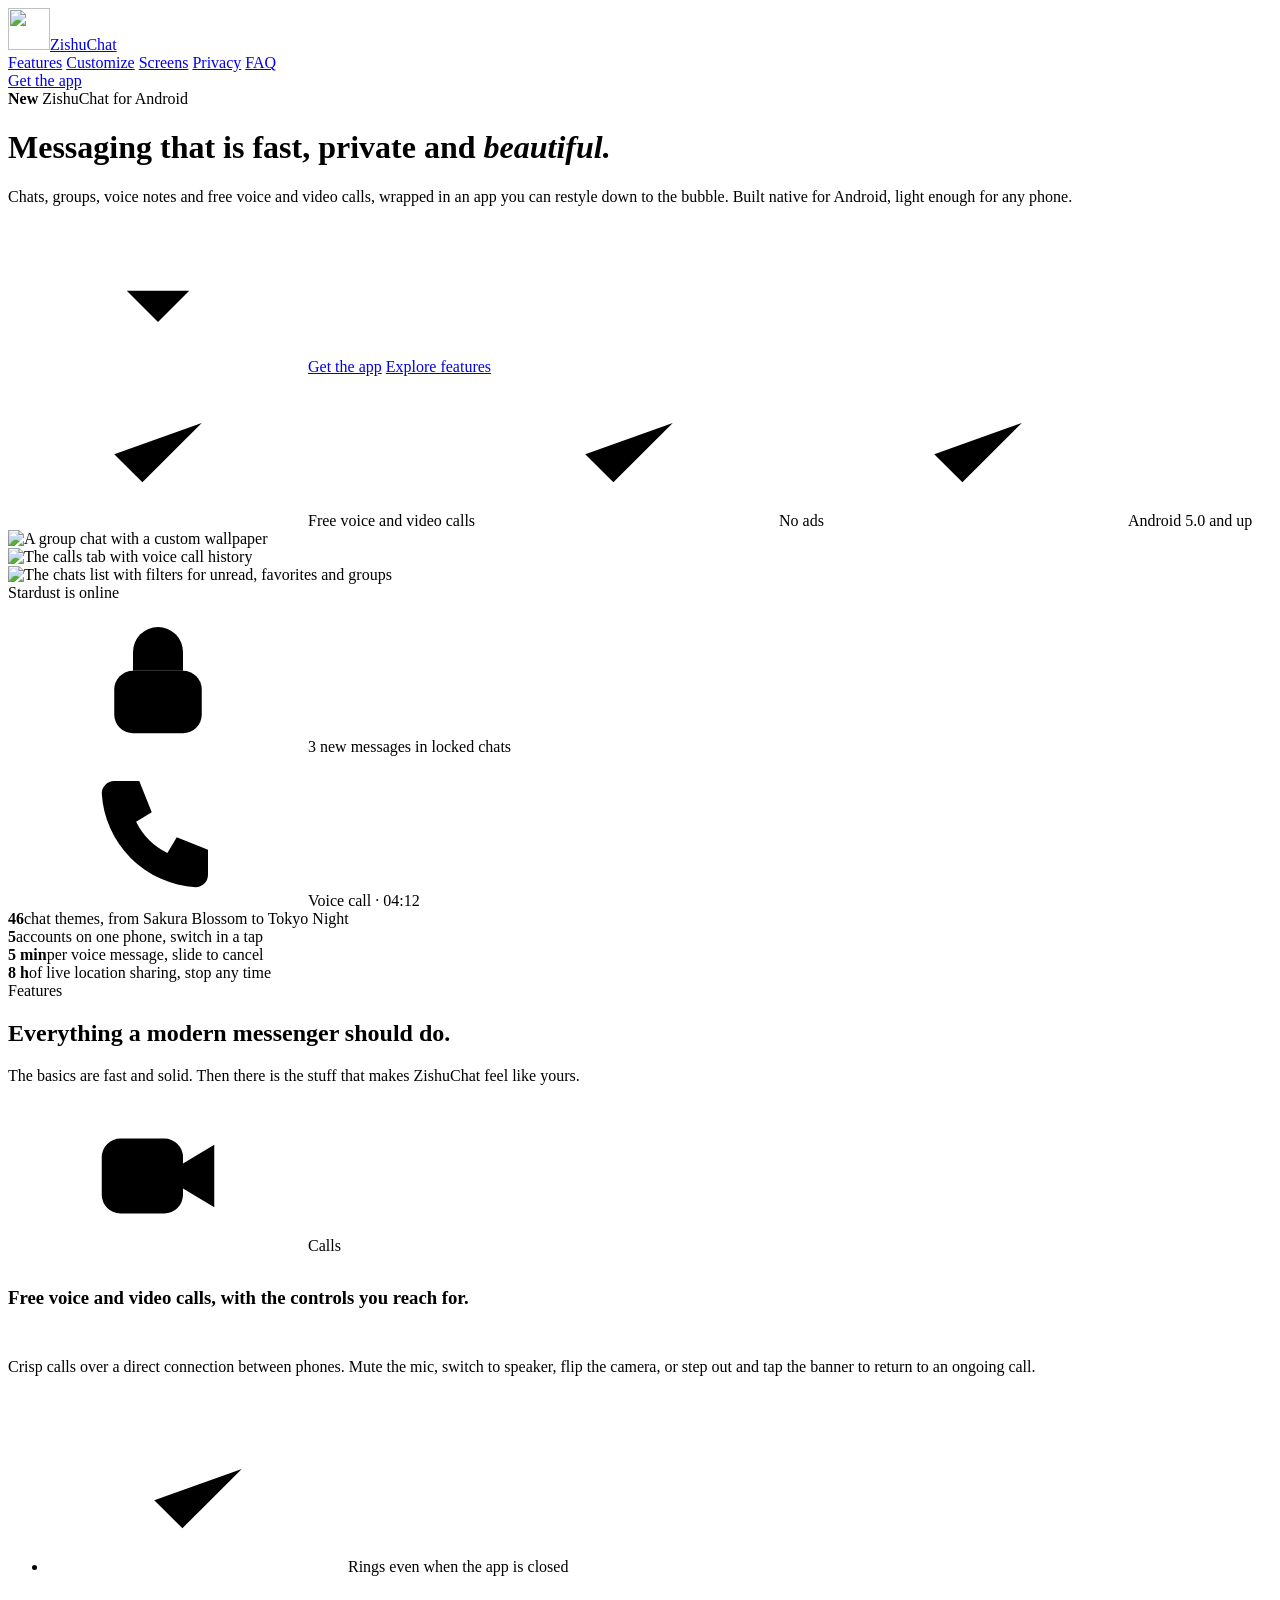
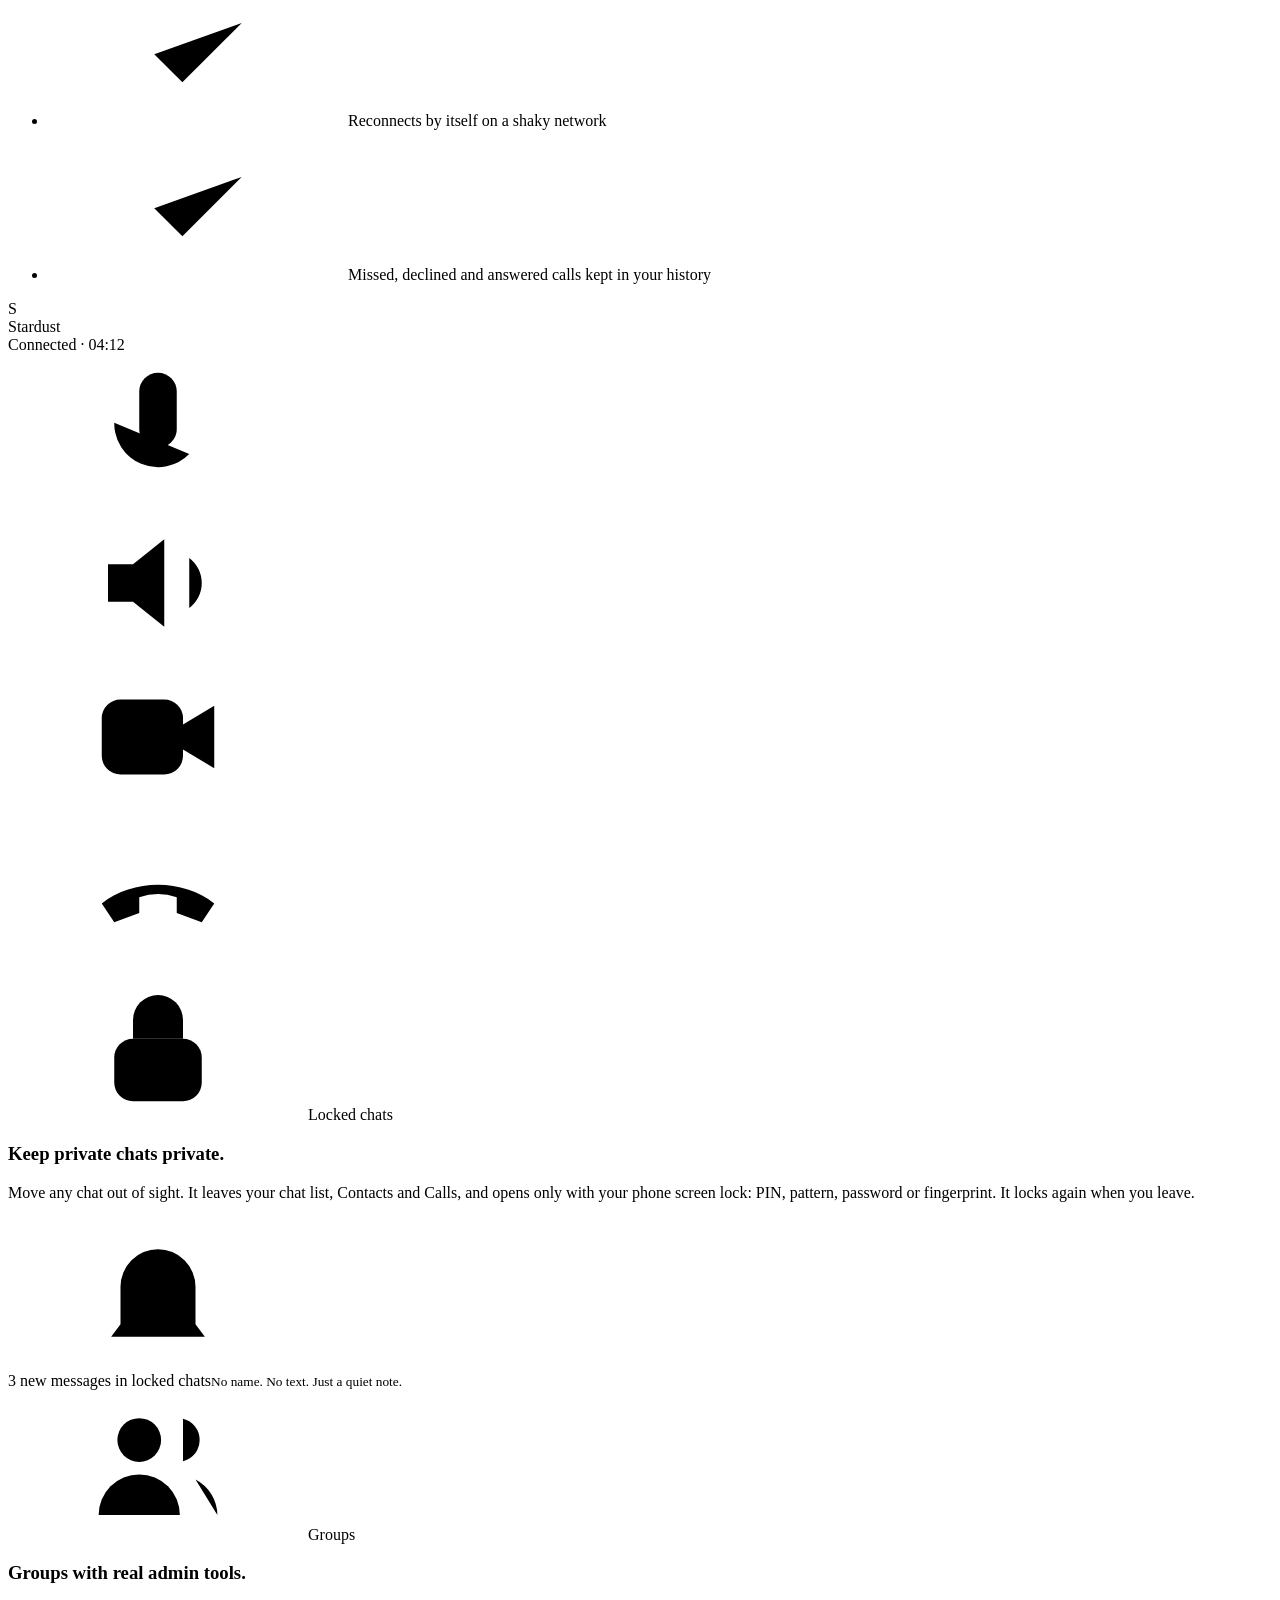
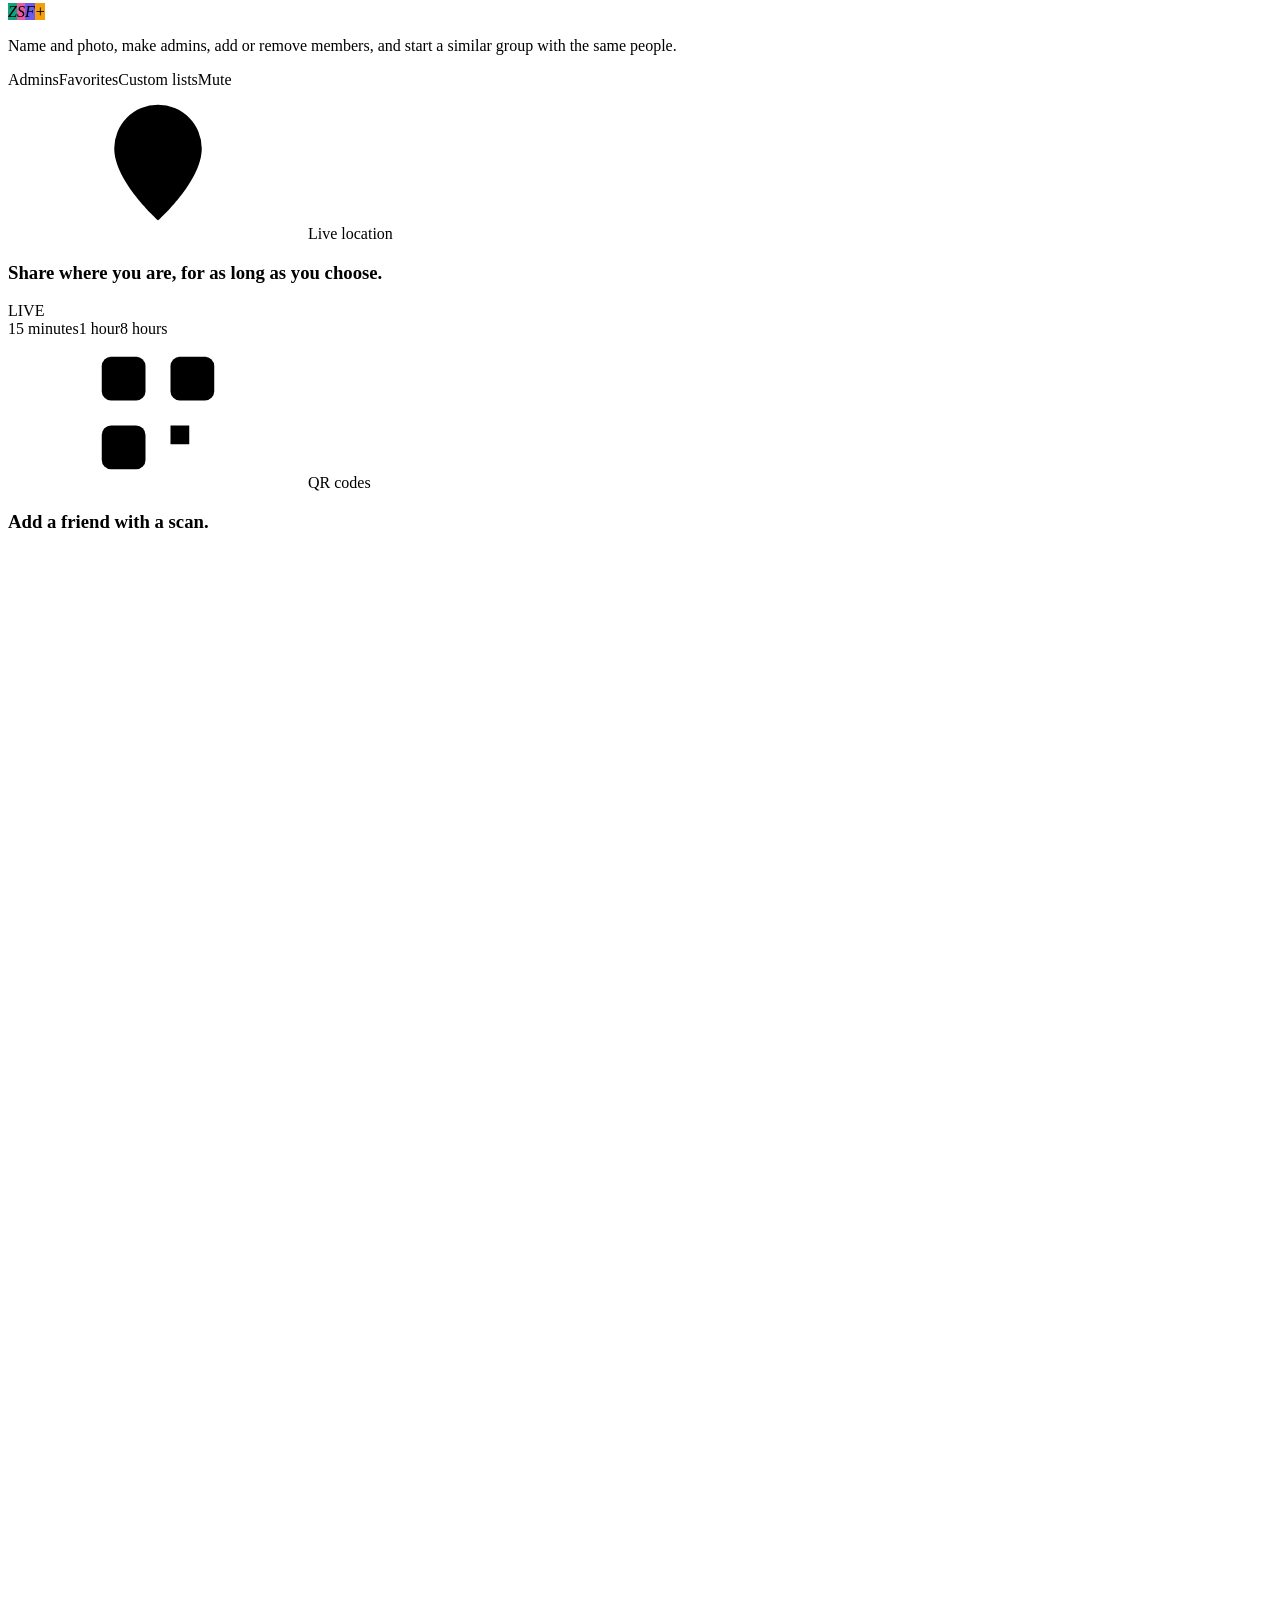
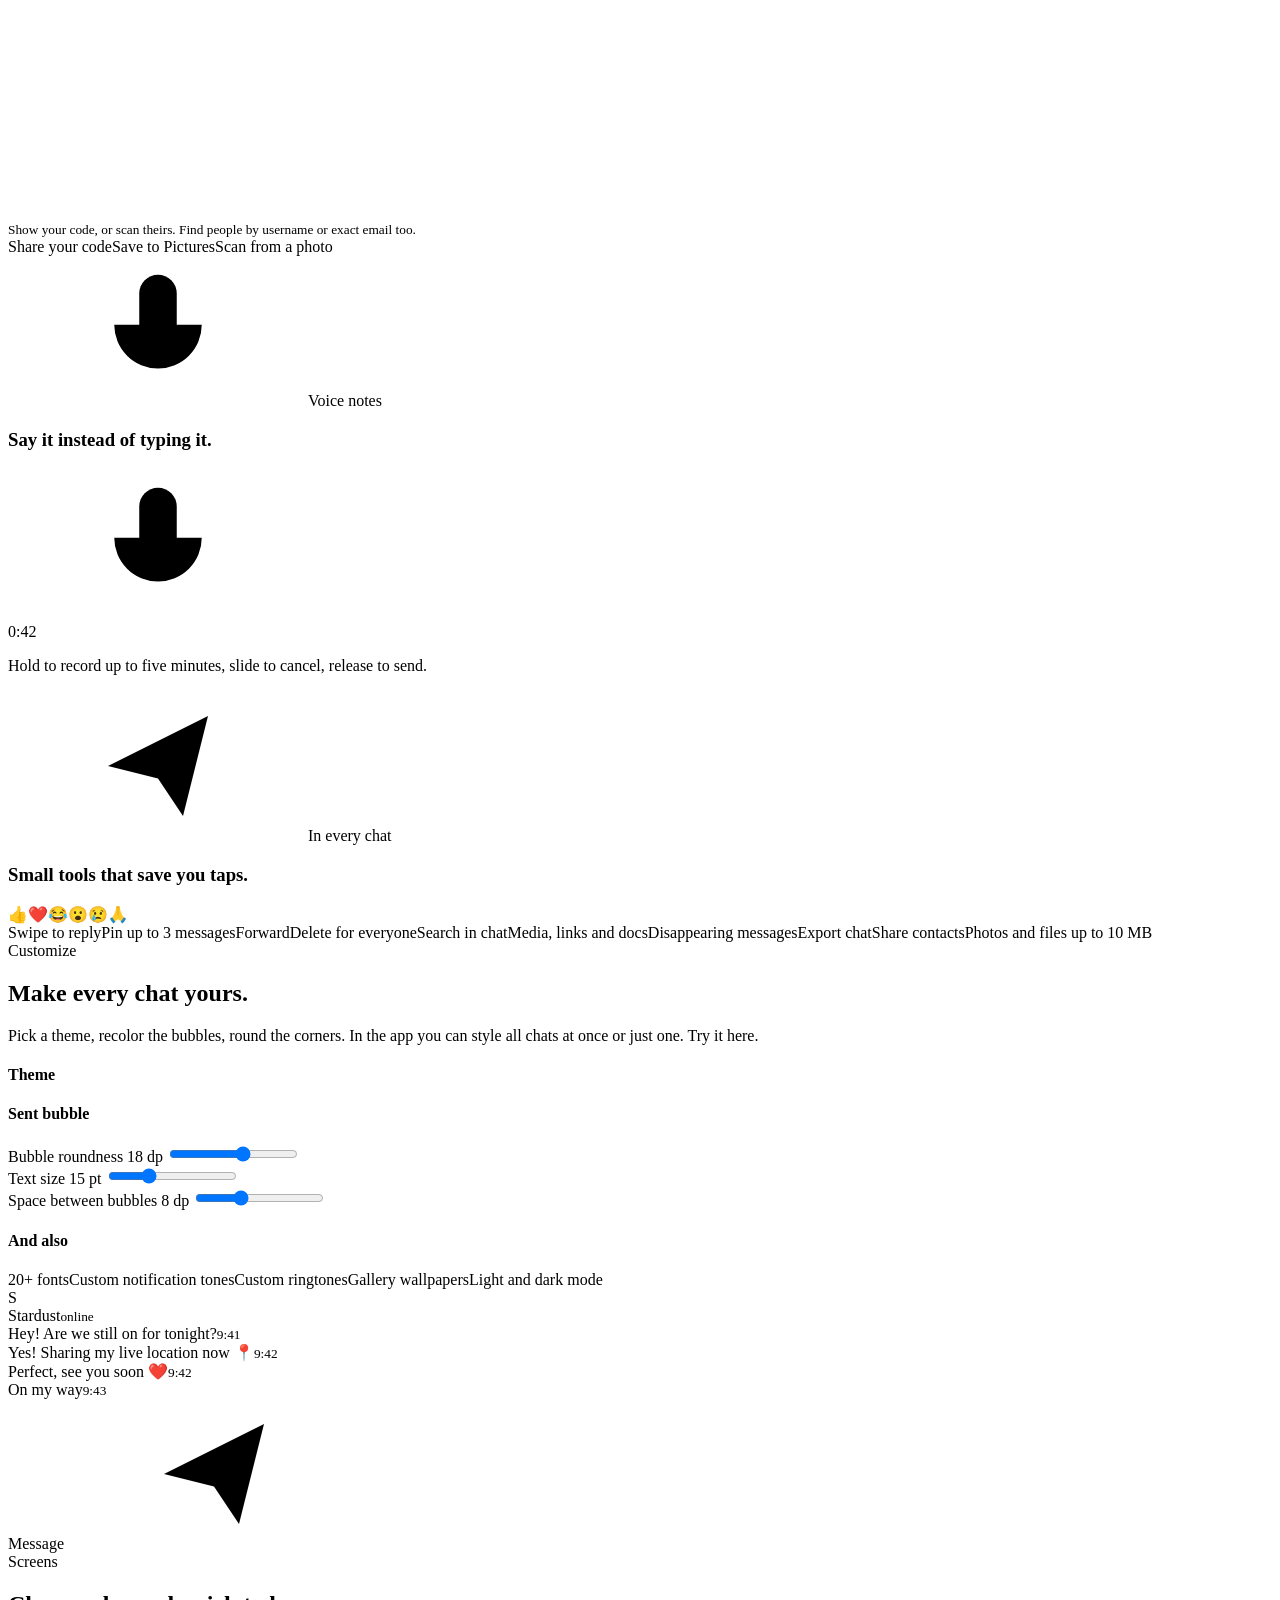
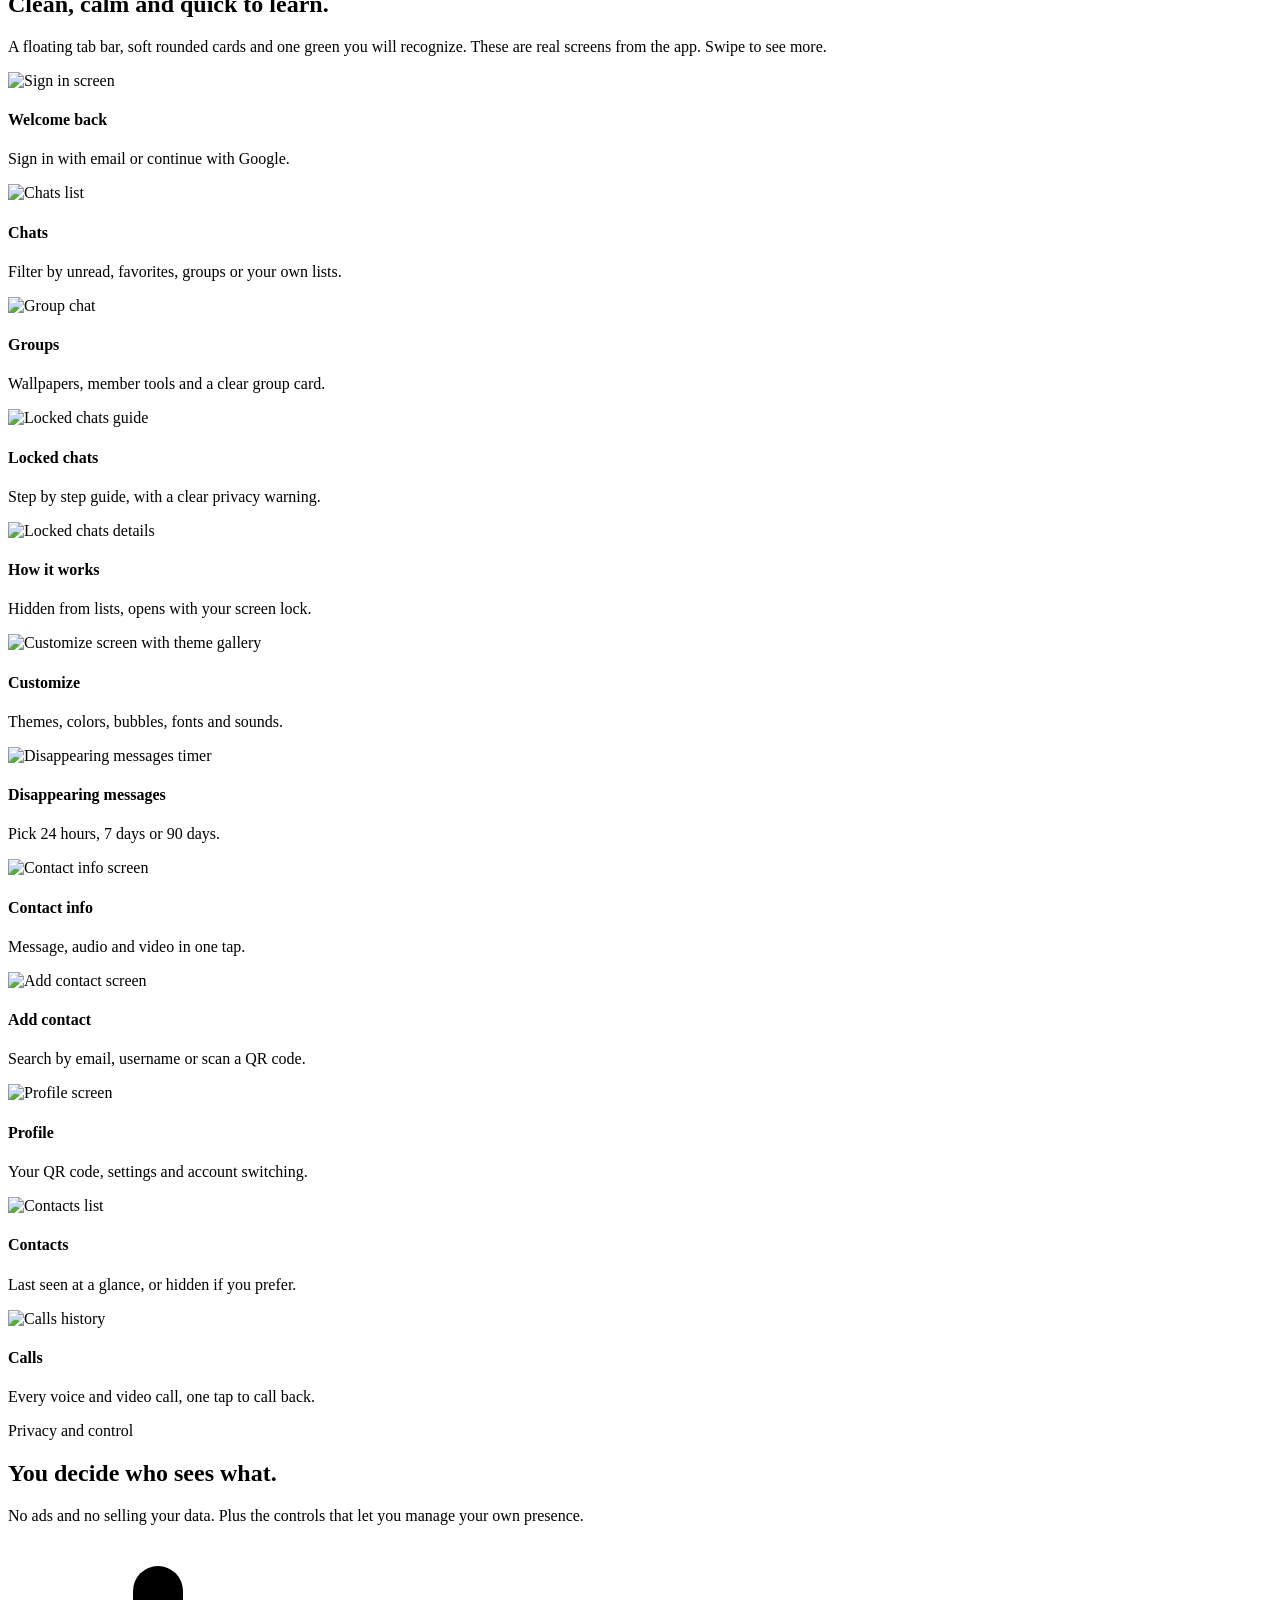
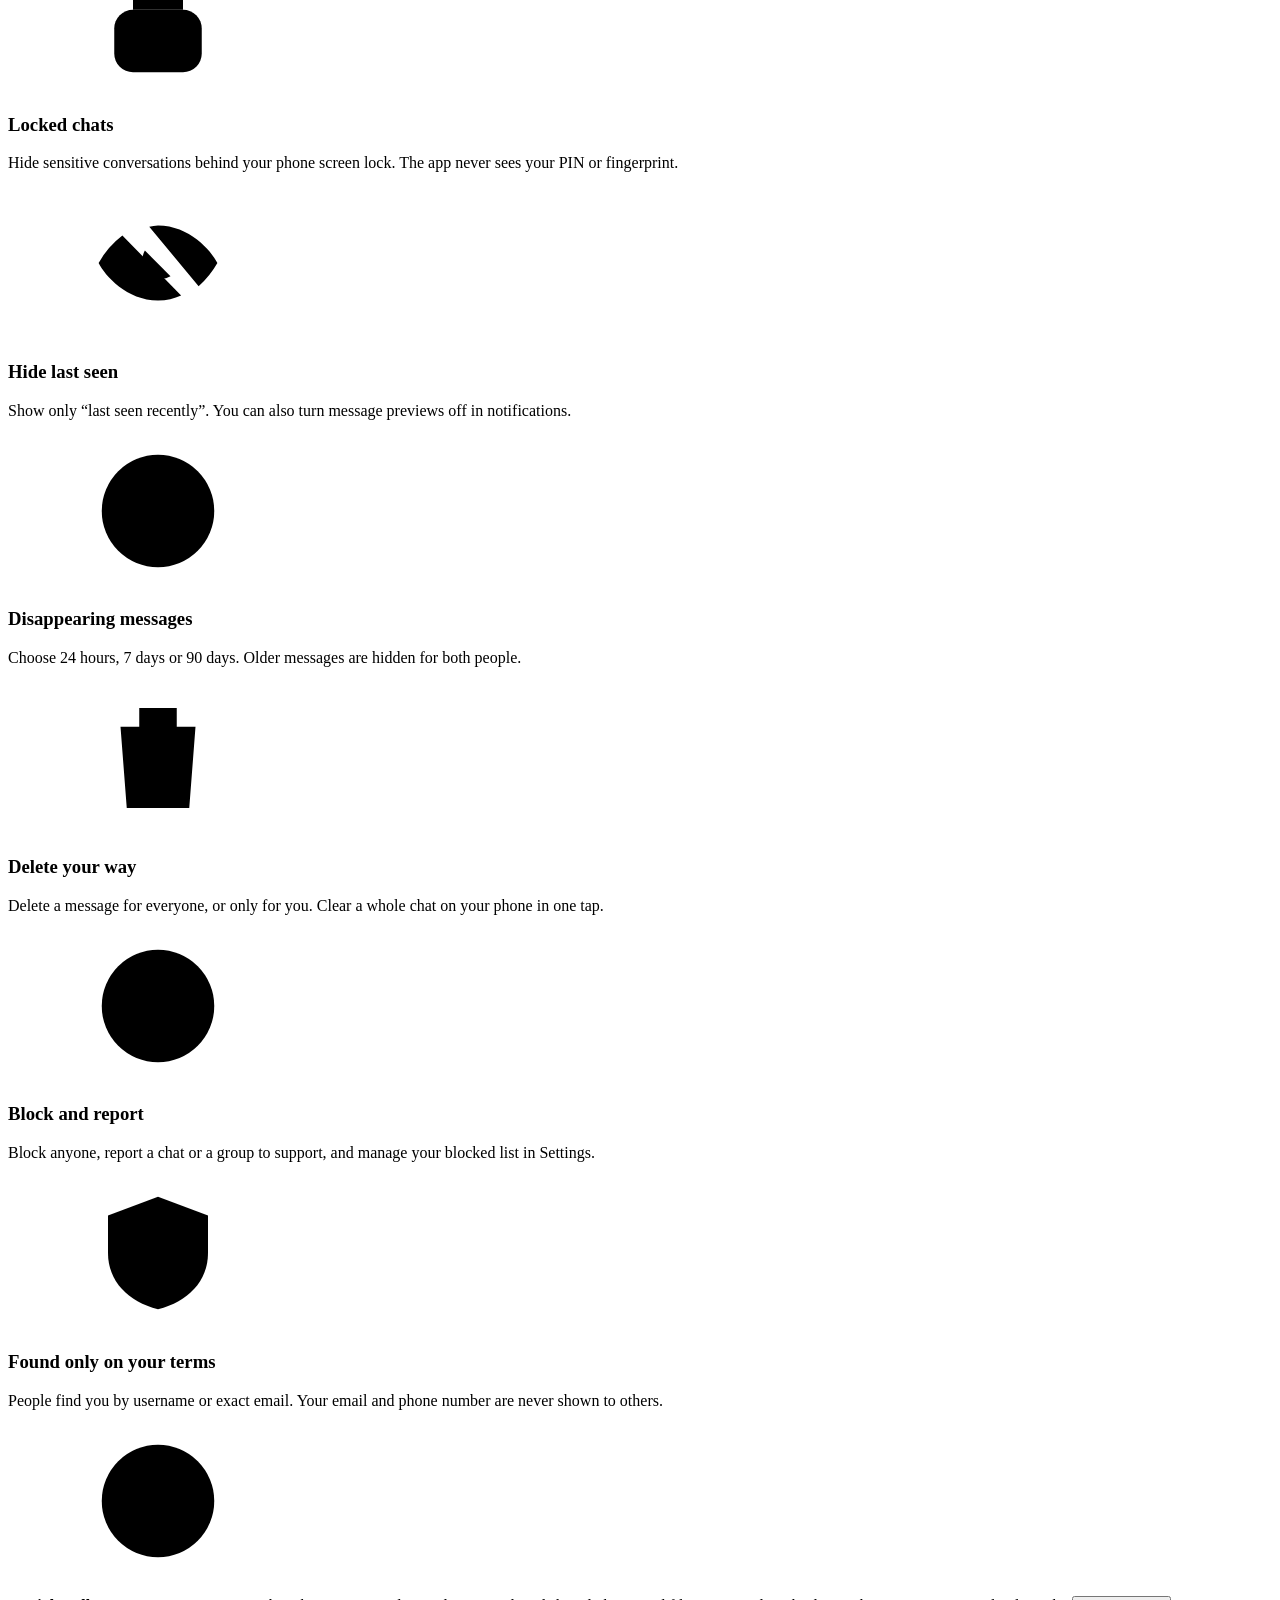
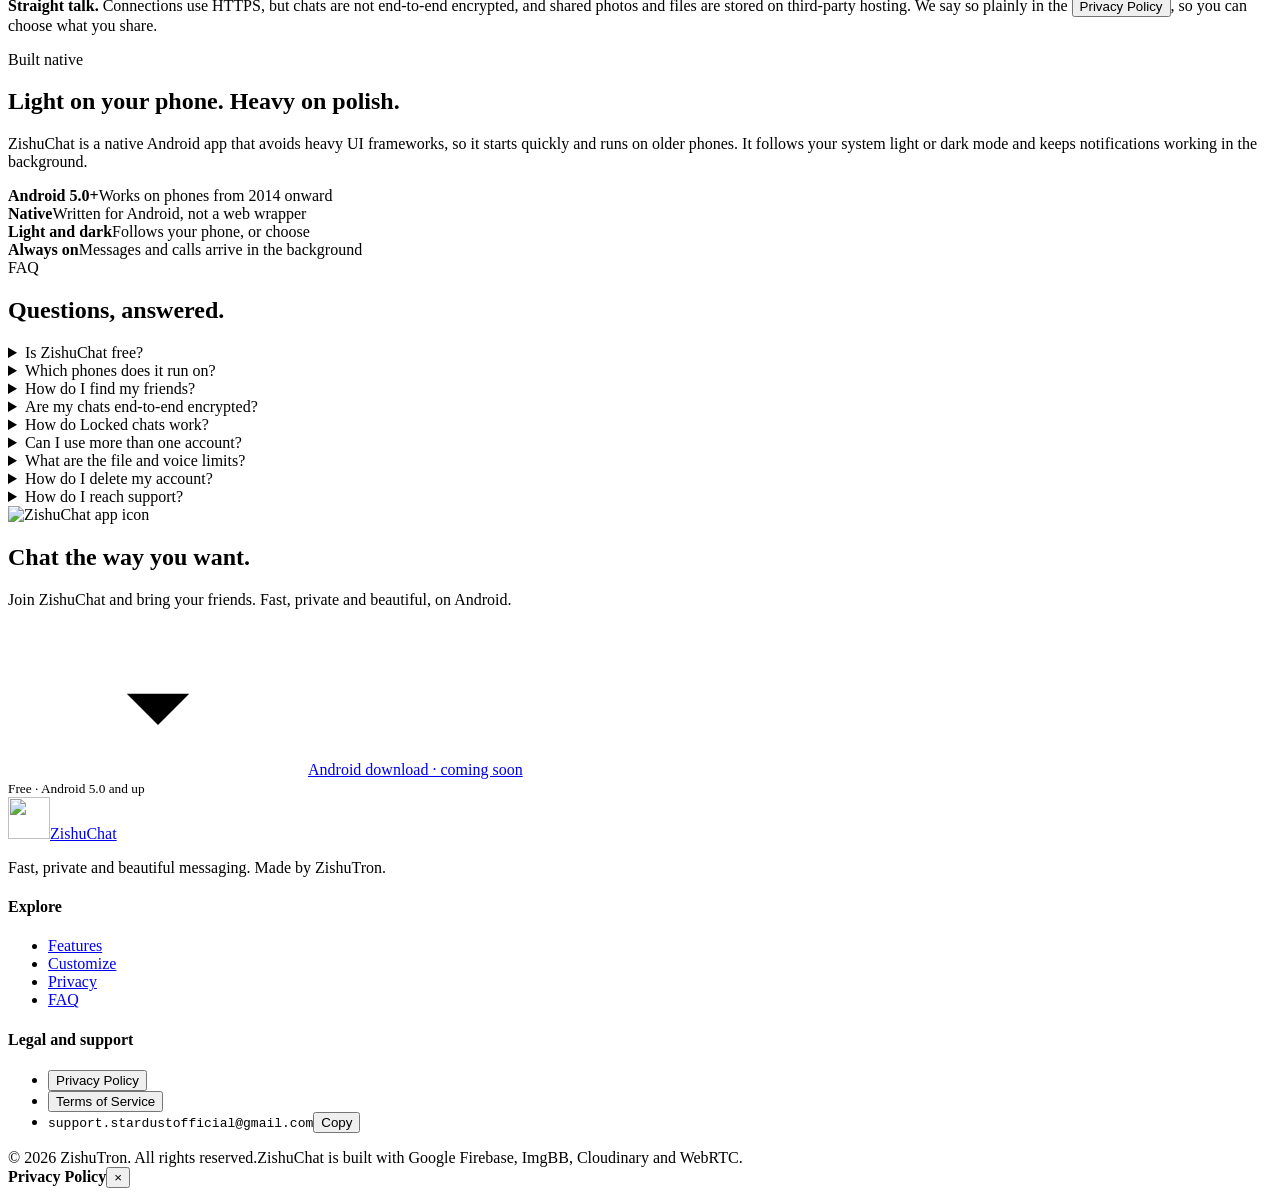
==== index.html @ a22026c6 "Add files via upload" ====
<!doctype html>
<html lang="en">
<head>
<meta charset="utf-8">
<meta name="viewport" content="width=device-width, initial-scale=1, viewport-fit=cover">
<meta name="theme-color" content="#0B7A5F">
<link rel="icon" type="image/png" href="assets/img/favicon.png">
<title>ZishuChat</title>
<meta name="description" content="ZishuChat is fast, private and beautiful messaging for Android. Chats, groups, voice notes, free voice and video calls, locked chats and 46 chat themes.">
<link rel="preconnect" href="https://fonts.googleapis.com">
<link rel="preconnect" href="https://fonts.gstatic.com" crossorigin>
<link rel="stylesheet" href="https://fonts.googleapis.com/css2?family=Bricolage+Grotesque:opsz,wght@12..96,500;12..96,700;12..96,800&family=DM+Sans:ital,opsz,wght@0,9..40,400;0,9..40,500;0,9..40,700;1,9..40,400&display=swap">
<link rel="stylesheet" href="css/style.css">
</head>
<body>
<svg width="0" height="0" style="position:absolute" aria-hidden="true">
  <defs>
    <symbol id="i-phone" viewBox="0 0 24 24"><path d="M5 4h4l2 5-2.5 1.5a11 11 0 0 0 5 5L15 13l5 2v4a2 2 0 0 1-2 2A16 16 0 0 1 3 6a2 2 0 0 1 2-2z"/></symbol>
    <symbol id="i-video" viewBox="0 0 24 24"><rect x="3" y="6" width="13" height="12" rx="3"/><path d="m16 10 5-3v10l-5-3"/></symbol>
    <symbol id="i-lock" viewBox="0 0 24 24"><rect x="5" y="11" width="14" height="10" rx="3"/><path d="M8 11V8a4 4 0 0 1 8 0v3"/></symbol>
    <symbol id="i-check" viewBox="0 0 24 24"><path d="m5 12.5 4.5 4.5L19 7.5"/></symbol>
    <symbol id="i-users" viewBox="0 0 24 24"><circle cx="9" cy="8" r="3.5"/><path d="M2.5 20a6.5 6.5 0 0 1 13 0"/><path d="M16 4.6a3.5 3.5 0 0 1 0 6.8M18 14.3a6.5 6.5 0 0 1 3.5 5.7"/></symbol>
    <symbol id="i-pin" viewBox="0 0 24 24"><path d="M12 21s7-6.2 7-11.5a7 7 0 0 0-14 0C5 14.8 12 21 12 21z"/><circle cx="12" cy="9.5" r="2.5"/></symbol>
    <symbol id="i-mic" viewBox="0 0 24 24"><rect x="9" y="3" width="6" height="12" rx="3"/><path d="M5 11a7 7 0 0 0 14 0M12 18v3"/></symbol>
    <symbol id="i-qr" viewBox="0 0 24 24"><rect x="3" y="3" width="7" height="7" rx="1.5"/><rect x="14" y="3" width="7" height="7" rx="1.5"/><rect x="3" y="14" width="7" height="7" rx="1.5"/><path d="M14 14h3v3h-3zM20 14v3M14 20h3M20 20h1"/></symbol>
    <symbol id="i-palette" viewBox="0 0 24 24"><path d="M12 3a9 9 0 1 0 0 18c1.4 0 2-1 1.6-2.1-.5-1.3.2-2.4 1.6-2.4H17a4 4 0 0 0 4-4c0-5-4-9.5-9-9.5z"/><circle cx="7.5" cy="11" r="1"/><circle cx="10" cy="7" r="1"/><circle cx="15" cy="7.5" r="1"/></symbol>
    <symbol id="i-eye-off" viewBox="0 0 24 24"><path d="M3 3l18 18M10.6 6.2A9.6 9.6 0 0 1 12 6c5 0 8.5 4 9.5 6a14 14 0 0 1-3 3.7M6.3 7.6A14 14 0 0 0 2.5 12C3.5 14 7 18 12 18c1.4 0 2.6-.3 3.7-.8"/><path d="M9.9 10a3 3 0 0 0 4.1 4.1"/></symbol>
    <symbol id="i-clock" viewBox="0 0 24 24"><circle cx="12" cy="12" r="9"/><path d="M12 7v5l3 2"/></symbol>
    <symbol id="i-ban" viewBox="0 0 24 24"><circle cx="12" cy="12" r="9"/><path d="m5.6 5.6 12.8 12.8"/></symbol>
    <symbol id="i-bell" viewBox="0 0 24 24"><path d="M6 17V11a6 6 0 0 1 12 0v6l1.5 2h-15z"/><path d="M10 21h4"/></symbol>
    <symbol id="i-trash" viewBox="0 0 24 24"><path d="M4 7h16M9 7V4h6v3M6 7l1 13h10l1-13"/></symbol>
    <symbol id="i-shield" viewBox="0 0 24 24"><path d="M12 3 4 6v6c0 4.5 3.2 7.8 8 9 4.8-1.2 8-4.5 8-9V6z"/><path d="m8.5 12 2.5 2.5 4.5-5"/></symbol>
    <symbol id="i-chip" viewBox="0 0 24 24"><rect x="6" y="6" width="12" height="12" rx="2"/><path d="M9 2v4M15 2v4M9 18v4M15 18v4M2 9h4M2 15h4M18 9h4M18 15h4"/></symbol>
    <symbol id="i-swap" viewBox="0 0 24 24"><path d="M7 4 3 8l4 4M3 8h14M17 20l4-4-4-4M21 16H7"/></symbol>
    <symbol id="i-down" viewBox="0 0 24 24"><path d="M12 4v11M7 11l5 5 5-5M5 20h14"/></symbol>
    <symbol id="i-send" viewBox="0 0 24 24"><path d="M4 12 20 4l-4 16-4-6z"/></symbol>
    <symbol id="i-bolt" viewBox="0 0 24 24"><path d="M13 3 5 14h6l-1 7 8-11h-6z"/></symbol>
    <symbol id="i-info" viewBox="0 0 24 24"><circle cx="12" cy="12" r="9"/><path d="M12 11v5M12 8h.01"/></symbol>
    <symbol id="i-mute" viewBox="0 0 24 24"><rect x="9" y="3" width="6" height="12" rx="3"/><path d="M5 11a7 7 0 0 0 12 5M3 3l18 18"/></symbol>
    <symbol id="i-speaker" viewBox="0 0 24 24"><path d="M4 9v6h4l5 4V5L8 9zM17 8a5 5 0 0 1 0 8"/></symbol>
    <symbol id="i-end" viewBox="0 0 24 24"><path d="M3 14c5-4 13-4 18 0l-2 3-4-1.5v-2.5a9 9 0 0 0-6 0v2.5L5 17z"/></symbol>
  </defs>
</svg>

<header class="hero">
  <div class="wrap">
    <nav class="nav" aria-label="Main">
      <a class="brand" href="#top" id="top"><img src="assets/img/logo.png" alt="" width="42" height="42"><span>ZishuChat</span></a>
      <div class="nav-links">
        <a href="#features">Features</a>
        <a href="#customize">Customize</a>
        <a href="#screens">Screens</a>
        <a href="#privacy">Privacy</a>
        <a href="#faq">FAQ</a>
      </div>
      <a class="btn btn-white" href="#download">Get the app</a>
    </nav>

    <div class="hero-grid">
      <div>
        <span class="pill"><b>New</b> ZishuChat for Android</span>
        <h1>Messaging that is fast, private and <em>beautiful.</em></h1>
        <p class="lead">Chats, groups, voice notes and free voice and video calls, wrapped in an app you can restyle down to the bubble. Built native for Android, light enough for any phone.</p>
        <div class="cta-row">
          <a class="btn btn-white" href="#download" data-dl><svg class="ico"><use href="#i-down"/></svg><span data-dl-label>Get the app</span></a>
          <a class="btn btn-ghost" href="#features">Explore features</a>
        </div>
        <div class="facts">
          <span><svg class="ico"><use href="#i-check"/></svg>Free voice and video calls</span>
          <span><svg class="ico"><use href="#i-check"/></svg>No ads</span>
          <span><svg class="ico"><use href="#i-check"/></svg>Android 5.0 and up</span>
        </div>
      </div>

      <div class="stage" aria-label="ZishuChat app screens">
        <div class="phone p-left"><img src="assets/img/group.webp" alt="A group chat with a custom wallpaper" width="360" height="680"></div>
        <div class="phone p-right"><img src="assets/img/calls.webp" alt="The calls tab with voice call history" width="360" height="680"></div>
        <div class="phone p-main"><img src="assets/img/chats.webp" alt="The chats list with filters for unread, favorites and groups" width="360" height="680"></div>
        <div class="chip c1"><span class="dot"></span>Stardust is online</div>
        <div class="chip c2"><svg class="ico"><use href="#i-lock"/></svg>3 new messages in locked chats</div>
        <div class="chip c3"><svg class="ico"><use href="#i-phone"/></svg>Voice call · 04:12</div>
      </div>
    </div>
  </div>
</header>

<main>
<div class="wrap">
  <div class="nums" role="list">
    <div class="num" role="listitem"><b>46</b><span>chat themes, from Sakura Blossom to Tokyo Night</span></div>
    <div class="num" role="listitem"><b>5</b><span>accounts on one phone, switch in a tap</span></div>
    <div class="num" role="listitem"><b>5 min</b><span>per voice message, slide to cancel</span></div>
    <div class="num" role="listitem"><b>8 h</b><span>of live location sharing, stop any time</span></div>
  </div>
</div>

<section id="features">
  <div class="wrap">
    <div class="sec-head">
      <span class="eyebrow">Features</span>
      <h2>Everything a modern messenger should do.</h2>
      <p>The basics are fast and solid. Then there is the stuff that makes ZishuChat feel like yours.</p>
    </div>

    <div class="stack">
      <div class="duo-a">
        <article class="card dark">
          <div class="calls-card">
            <div style="display:grid;gap:14px">
              <span class="tag"><svg class="ico"><use href="#i-video"/></svg>Calls</span>
              <h3>Free voice and video calls, with the controls you reach for.</h3>
              <p>Crisp calls over a direct connection between phones. Mute the mic, switch to speaker, flip the camera, or step out and tap the banner to return to an ongoing call.</p>
              <ul class="ticks">
                <li><svg class="ico"><use href="#i-check"/></svg>Rings even when the app is closed</li>
                <li><svg class="ico"><use href="#i-check"/></svg>Reconnects by itself on a shaky network</li>
                <li><svg class="ico"><use href="#i-check"/></svg>Missed, declined and answered calls kept in your history</li>
              </ul>
            </div>
            <div class="callmock" aria-hidden="true">
              <div class="av">S</div>
              <div class="nm">Stardust</div>
              <div class="st">Connected · <span id="callTimer">04:12</span></div>
              <div class="cbtns">
                <div class="cb"><svg class="ico"><use href="#i-mute"/></svg></div>
                <div class="cb"><svg class="ico"><use href="#i-speaker"/></svg></div>
                <div class="cb"><svg class="ico"><use href="#i-video"/></svg></div>
                <div class="cb end"><svg class="ico"><use href="#i-end"/></svg></div>
              </div>
            </div>
          </div>
        </article>

        <article class="card dark">
          <span class="tag"><svg class="ico"><use href="#i-lock"/></svg>Locked chats</span>
          <h3>Keep private chats private.</h3>
          <p>Move any chat out of sight. It leaves your chat list, Contacts and Calls, and opens only with your phone screen lock: PIN, pattern, password or fingerprint. It locks again when you leave.</p>
          <div class="lock-notif"><svg class="ico"><use href="#i-bell"/></svg><div>3 new messages in locked chats<small>No name. No text. Just a quiet note.</small></div></div>
        </article>
      </div>

      <div class="trio">
        <article class="card">
          <span class="tag"><svg class="ico"><use href="#i-users"/></svg>Groups</span>
          <h3>Groups with real admin tools.</h3>
          <div class="avs" aria-hidden="true"><i style="background:#0FA37F">Z</i><i style="background:#EC5A9E">S</i><i style="background:#6C5CE7">F</i><i style="background:#F59E0B">+</i></div>
          <p>Name and photo, make admins, add or remove members, and start a similar group with the same people.</p>
          <div class="pills"><span>Admins</span><span>Favorites</span><span>Custom lists</span><span>Mute</span></div>
        </article>
        <article class="card">
          <span class="tag"><svg class="ico"><use href="#i-pin"/></svg>Live location</span>
          <h3>Share where you are, for as long as you choose.</h3>
          <div class="mapmock" aria-hidden="true"><span class="live">LIVE</span><span class="pin"></span></div>
          <div class="pills"><span>15 minutes</span><span>1 hour</span><span>8 hours</span></div>
        </article>
        <article class="card">
          <span class="tag"><svg class="ico"><use href="#i-qr"/></svg>QR codes</span>
          <h3>Add a friend with a scan.</h3>
          <div class="qrbox">
            <svg id="qr" viewBox="0 0 25 25" aria-hidden="true"></svg>
            <small>Show your code, or scan theirs. Find people by username or exact email too.</small>
          </div>
          <div class="pills"><span>Share your code</span><span>Save to Pictures</span><span>Scan from a photo</span></div>
        </article>
      </div>

      <div class="duo-b">
        <article class="card">
          <span class="tag"><svg class="ico"><use href="#i-mic"/></svg>Voice notes</span>
          <h3>Say it instead of typing it.</h3>
          <div class="wave" aria-hidden="true"><span class="play"><svg class="ico"><use href="#i-mic"/></svg></span><span id="waveBars" style="display:flex;align-items:center;gap:3px;height:100%"></span><time>0:42</time></div>
          <p>Hold to record up to five minutes, slide to cancel, release to send.</p>
        </article>
        <article class="card">
          <span class="tag"><svg class="ico"><use href="#i-send"/></svg>In every chat</span>
          <h3>Small tools that save you taps.</h3>
          <div class="reacts" aria-label="Six reactions">
            <span>👍</span><span>❤️</span><span>😂</span><span>😮</span><span>😢</span><span>🙏</span>
          </div>
          <div class="pills">
            <span>Swipe to reply</span><span>Pin up to 3 messages</span><span>Forward</span><span>Delete for everyone</span><span>Search in chat</span><span>Media, links and docs</span><span>Disappearing messages</span><span>Export chat</span><span>Share contacts</span><span>Photos and files up to 10 MB</span>
          </div>
        </article>
      </div>
    </div>
  </div>
</section>

<section id="customize" style="padding-top:0">
  <div class="wrap">
    <div class="sec-head">
      <span class="eyebrow">Customize</span>
      <h2>Make every chat yours.</h2>
      <p>Pick a theme, recolor the bubbles, round the corners. In the app you can style all chats at once or just one. Try it here.</p>
    </div>
    <div class="cust">
      <div class="panel">
        <div>
          <h4>Theme</h4>
          <div class="themes" id="themes"></div>
        </div>
        <div>
          <h4>Sent bubble</h4>
          <div class="swatches" id="swatches"></div>
        </div>
        <div class="rng">
          <label for="rad">Bubble roundness <output id="radOut">18 dp</output></label>
          <input id="rad" type="range" min="4" max="28" value="18">
        </div>
        <div class="rng">
          <label for="ts">Text size <output id="tsOut">15 pt</output></label>
          <input id="ts" type="range" min="12" max="22" value="15">
        </div>
        <div class="rng">
          <label for="gap">Space between bubbles <output id="gapOut">8 dp</output></label>
          <input id="gap" type="range" min="0" max="24" value="8">
        </div>
        <div>
          <h4>And also</h4>
          <div class="pills"><span>20+ fonts</span><span>Custom notification tones</span><span>Custom ringtones</span><span>Gallery wallpapers</span><span>Light and dark mode</span></div>
        </div>
      </div>
      <div class="prev">
        <div class="phone">
          <div class="screen" id="screen">
            <div class="bar"><div class="av">S</div><div>Stardust<small>online</small></div></div>
            <div class="msgs" id="msgs">
              <div class="b in">Hey! Are we still on for tonight?<small>9:41</small></div>
              <div class="b out">Yes! Sharing my live location now 📍<small>9:42</small></div>
              <div class="b in">Perfect, see you soon ❤️<small>9:42</small></div>
              <div class="b out">On my way<small>9:43</small></div>
            </div>
            <div class="inp"><span>Message</span><i><svg class="ico"><use href="#i-send"/></svg></i></div>
          </div>
        </div>
      </div>
    </div>
  </div>
</section>

<section id="screens" style="padding-top:0">
  <div class="wrap">
    <div class="sec-head">
      <span class="eyebrow">Screens</span>
      <h2>Clean, calm and quick to learn.</h2>
      <p>A floating tab bar, soft rounded cards and one green you will recognize. These are real screens from the app. Swipe to see more.</p>
    </div>
  </div>
  <div class="wrap">
    <div class="gallery">
      <figure class="shot" style="margin:0"><div class="phone"><img src="assets/img/login.webp" alt="Sign in screen" width="420" height="793" loading="lazy"></div><figcaption><h4>Welcome back</h4><p>Sign in with email or continue with Google.</p></figcaption></figure>
      <figure class="shot" style="margin:0"><div class="phone"><img src="assets/img/chats.webp" alt="Chats list" width="420" height="793" loading="lazy"></div><figcaption><h4>Chats</h4><p>Filter by unread, favorites, groups or your own lists.</p></figcaption></figure>
      <figure class="shot" style="margin:0"><div class="phone"><img src="assets/img/group.webp" alt="Group chat" width="420" height="793" loading="lazy"></div><figcaption><h4>Groups</h4><p>Wallpapers, member tools and a clear group card.</p></figcaption></figure>
      <figure class="shot" style="margin:0"><div class="phone"><img src="assets/img/locked.webp" alt="Locked chats guide" width="420" height="793" loading="lazy"></div><figcaption><h4>Locked chats</h4><p>Step by step guide, with a clear privacy warning.</p></figcaption></figure>
      <figure class="shot" style="margin:0"><div class="phone"><img src="assets/img/lockedhow.webp" alt="Locked chats details" width="420" height="793" loading="lazy"></div><figcaption><h4>How it works</h4><p>Hidden from lists, opens with your screen lock.</p></figcaption></figure>
      <figure class="shot" style="margin:0"><div class="phone"><img src="assets/img/customize.webp" alt="Customize screen with theme gallery" width="420" height="793" loading="lazy"></div><figcaption><h4>Customize</h4><p>Themes, colors, bubbles, fonts and sounds.</p></figcaption></figure>
      <figure class="shot" style="margin:0"><div class="phone"><img src="assets/img/disappear.webp" alt="Disappearing messages timer" width="420" height="793" loading="lazy"></div><figcaption><h4>Disappearing messages</h4><p>Pick 24 hours, 7 days or 90 days.</p></figcaption></figure>
      <figure class="shot" style="margin:0"><div class="phone"><img src="assets/img/contactinfo.webp" alt="Contact info screen" width="420" height="793" loading="lazy"></div><figcaption><h4>Contact info</h4><p>Message, audio and video in one tap.</p></figcaption></figure>
      <figure class="shot" style="margin:0"><div class="phone"><img src="assets/img/addcontact.webp" alt="Add contact screen" width="420" height="793" loading="lazy"></div><figcaption><h4>Add contact</h4><p>Search by email, username or scan a QR code.</p></figcaption></figure>
      <figure class="shot" style="margin:0"><div class="phone"><img src="assets/img/profile.webp" alt="Profile screen" width="420" height="793" loading="lazy"></div><figcaption><h4>Profile</h4><p>Your QR code, settings and account switching.</p></figcaption></figure>
      <figure class="shot" style="margin:0"><div class="phone"><img src="assets/img/contacts.webp" alt="Contacts list" width="420" height="793" loading="lazy"></div><figcaption><h4>Contacts</h4><p>Last seen at a glance, or hidden if you prefer.</p></figcaption></figure>
      <figure class="shot" style="margin:0"><div class="phone"><img src="assets/img/calls.webp" alt="Calls history" width="420" height="793" loading="lazy"></div><figcaption><h4>Calls</h4><p>Every voice and video call, one tap to call back.</p></figcaption></figure>
    </div>
  </div>
</section>

<section id="privacy" style="padding-top:0">
  <div class="wrap">
    <div class="sec-head">
      <span class="eyebrow">Privacy and control</span>
      <h2>You decide who sees what.</h2>
      <p>No ads and no selling your data. Plus the controls that let you manage your own presence.</p>
    </div>
    <div class="priv">
      <div class="pi"><div class="ib"><svg class="ico"><use href="#i-lock"/></svg></div><h3>Locked chats</h3><p>Hide sensitive conversations behind your phone screen lock. The app never sees your PIN or fingerprint.</p></div>
      <div class="pi"><div class="ib"><svg class="ico"><use href="#i-eye-off"/></svg></div><h3>Hide last seen</h3><p>Show only “last seen recently”. You can also turn message previews off in notifications.</p></div>
      <div class="pi"><div class="ib"><svg class="ico"><use href="#i-clock"/></svg></div><h3>Disappearing messages</h3><p>Choose 24 hours, 7 days or 90 days. Older messages are hidden for both people.</p></div>
      <div class="pi"><div class="ib"><svg class="ico"><use href="#i-trash"/></svg></div><h3>Delete your way</h3><p>Delete a message for everyone, or only for you. Clear a whole chat on your phone in one tap.</p></div>
      <div class="pi"><div class="ib"><svg class="ico"><use href="#i-ban"/></svg></div><h3>Block and report</h3><p>Block anyone, report a chat or a group to support, and manage your blocked list in Settings.</p></div>
      <div class="pi"><div class="ib"><svg class="ico"><use href="#i-shield"/></svg></div><h3>Found only on your terms</h3><p>People find you by username or exact email. Your email and phone number are never shown to others.</p></div>
    </div>
    <div class="honest">
      <svg class="ico"><use href="#i-info"/></svg>
      <p><b>Straight talk.</b> Connections use HTTPS, but chats are not end-to-end encrypted, and shared photos and files are stored on third-party hosting. We say so plainly in the <button class="linkbtn" type="button" data-legal="privacy">Privacy Policy</button>, so you can choose what you share.</p>
    </div>
  </div>
</section>

<section style="padding-top:0">
  <div class="wrap">
    <div class="band">
      <div class="band-grid">
        <div>
          <span class="eyebrow">Built native</span>
          <h2>Light on your phone. Heavy on polish.</h2>
          <p>ZishuChat is a native Android app that avoids heavy UI frameworks, so it starts quickly and runs on older phones. It follows your system light or dark mode and keeps notifications working in the background.</p>
        </div>
        <div class="spec">
          <div><b>Android 5.0+</b><span>Works on phones from 2014 onward</span></div>
          <div><b>Native</b><span>Written for Android, not a web wrapper</span></div>
          <div><b>Light and dark</b><span>Follows your phone, or choose</span></div>
          <div><b>Always on</b><span>Messages and calls arrive in the background</span></div>
        </div>
      </div>
    </div>
  </div>
</section>

<section id="faq" style="padding-top:0">
  <div class="wrap">
    <div class="sec-head">
      <span class="eyebrow">FAQ</span>
      <h2>Questions, answered.</h2>
    </div>
    <div class="faq">
      <details><summary>Is ZishuChat free?</summary><p>Yes. Messaging and voice and video calls are free to use, and the app shows no ads.</p></details>
      <details><summary>Which phones does it run on?</summary><p>Any Android phone running Android 5.0 or newer. Other platforms have not been announced yet.</p></details>
      <details><summary>How do I find my friends?</summary><p>Search by username or an exact email address, scan their QR code, or share yours from the Profile tab. The app does not read your phone's address book.</p></details>
      <details><summary>Are my chats end-to-end encrypted?</summary><p>No. Data travels over encrypted HTTPS connections and access is limited by security rules, but messages are stored on the service's servers. Shared photos and files are uploaded to third-party hosting. Please do not share anything you would not want others to see. The Privacy Policy has the full details.</p></details>
      <details><summary>How do Locked chats work?</summary><p>Press and hold a chat, tap the three dots and choose Lock chat. It disappears from your lists and opens only after you confirm your phone screen lock. Locked chats also sync to your other phones signed in to the same account.</p></details>
      <details><summary>Can I use more than one account?</summary><p>Yes, up to five on the same phone. Notifications and calls arrive for the account that is currently active.</p></details>
      <details><summary>What are the file and voice limits?</summary><p>Files and photos can be up to 10 MB each. A single voice message can run up to five minutes.</p></details>
      <details><summary>How do I delete my account?</summary><p>Open Profile, then Settings, then Delete account. Your profile, username and sign-in are removed. Messages already delivered to other people may remain in their chats.</p></details>
      <details><summary>How do I reach support?</summary><p>Email us at support.stardustofficial@gmail.com. We read every message.</p></details>
    </div>
  </div>
</section>

<section id="download" style="padding-top:0">
  <div class="wrap">
    <div class="dl">
      <img src="assets/img/logo.png" alt="ZishuChat app icon" width="84" height="84">
      <h2>Chat the way you want.</h2>
      <p>Join ZishuChat and bring your friends. Fast, private and beautiful, on Android.</p>
      <div class="cta-row">
        <a class="btn btn-white" href="#download" data-dl aria-disabled="true" role="button"><svg class="ico"><use href="#i-down"/></svg><span data-dl-label>Android download · coming soon</span></a>
      </div>
      <small>Free · Android 5.0 and up</small>
    </div>
  </div>
</section>
</main>

<footer>
  <div class="wrap">
    <div class="foot">
      <div>
        <a class="brand" href="#top"><img src="assets/img/logo.png" alt="" width="42" height="42"><span>ZishuChat</span></a>
        <p>Fast, private and beautiful messaging. Made by ZishuTron.</p>
      </div>
      <div>
        <h4>Explore</h4>
        <ul>
          <li><a href="#features">Features</a></li>
          <li><a href="#customize">Customize</a></li>
          <li><a href="#privacy">Privacy</a></li>
          <li><a href="#faq">FAQ</a></li>
        </ul>
      </div>
      <div>
        <h4>Legal and support</h4>
        <ul>
          <li><button class="fl" type="button" data-legal="privacy">Privacy Policy</button></li>
          <li><button class="fl" type="button" data-legal="terms">Terms of Service</button></li>
          <li class="mail"><code id="mailText">support.stardustofficial@gmail.com</code><button type="button" id="copyMail">Copy</button></li>
        </ul>
      </div>
    </div>
    <div class="legalline"><span>© 2026 ZishuTron. All rights reserved.</span><span>ZishuChat is built with Google Firebase, ImgBB, Cloudinary and WebRTC.</span></div>
  </div>
</footer>

<div class="ov" id="ov" role="dialog" aria-modal="true" aria-labelledby="ovTitle">
  <div class="sheet">
    <header><b id="ovTitle">Privacy Policy</b><button type="button" id="ovClose" aria-label="Close">×</button></header>
    <div class="body" id="ovBody"></div>
  </div>
</div>

<script src="js/legal.js"></script>
<script src="js/main.js"></script>
</body>
</html>
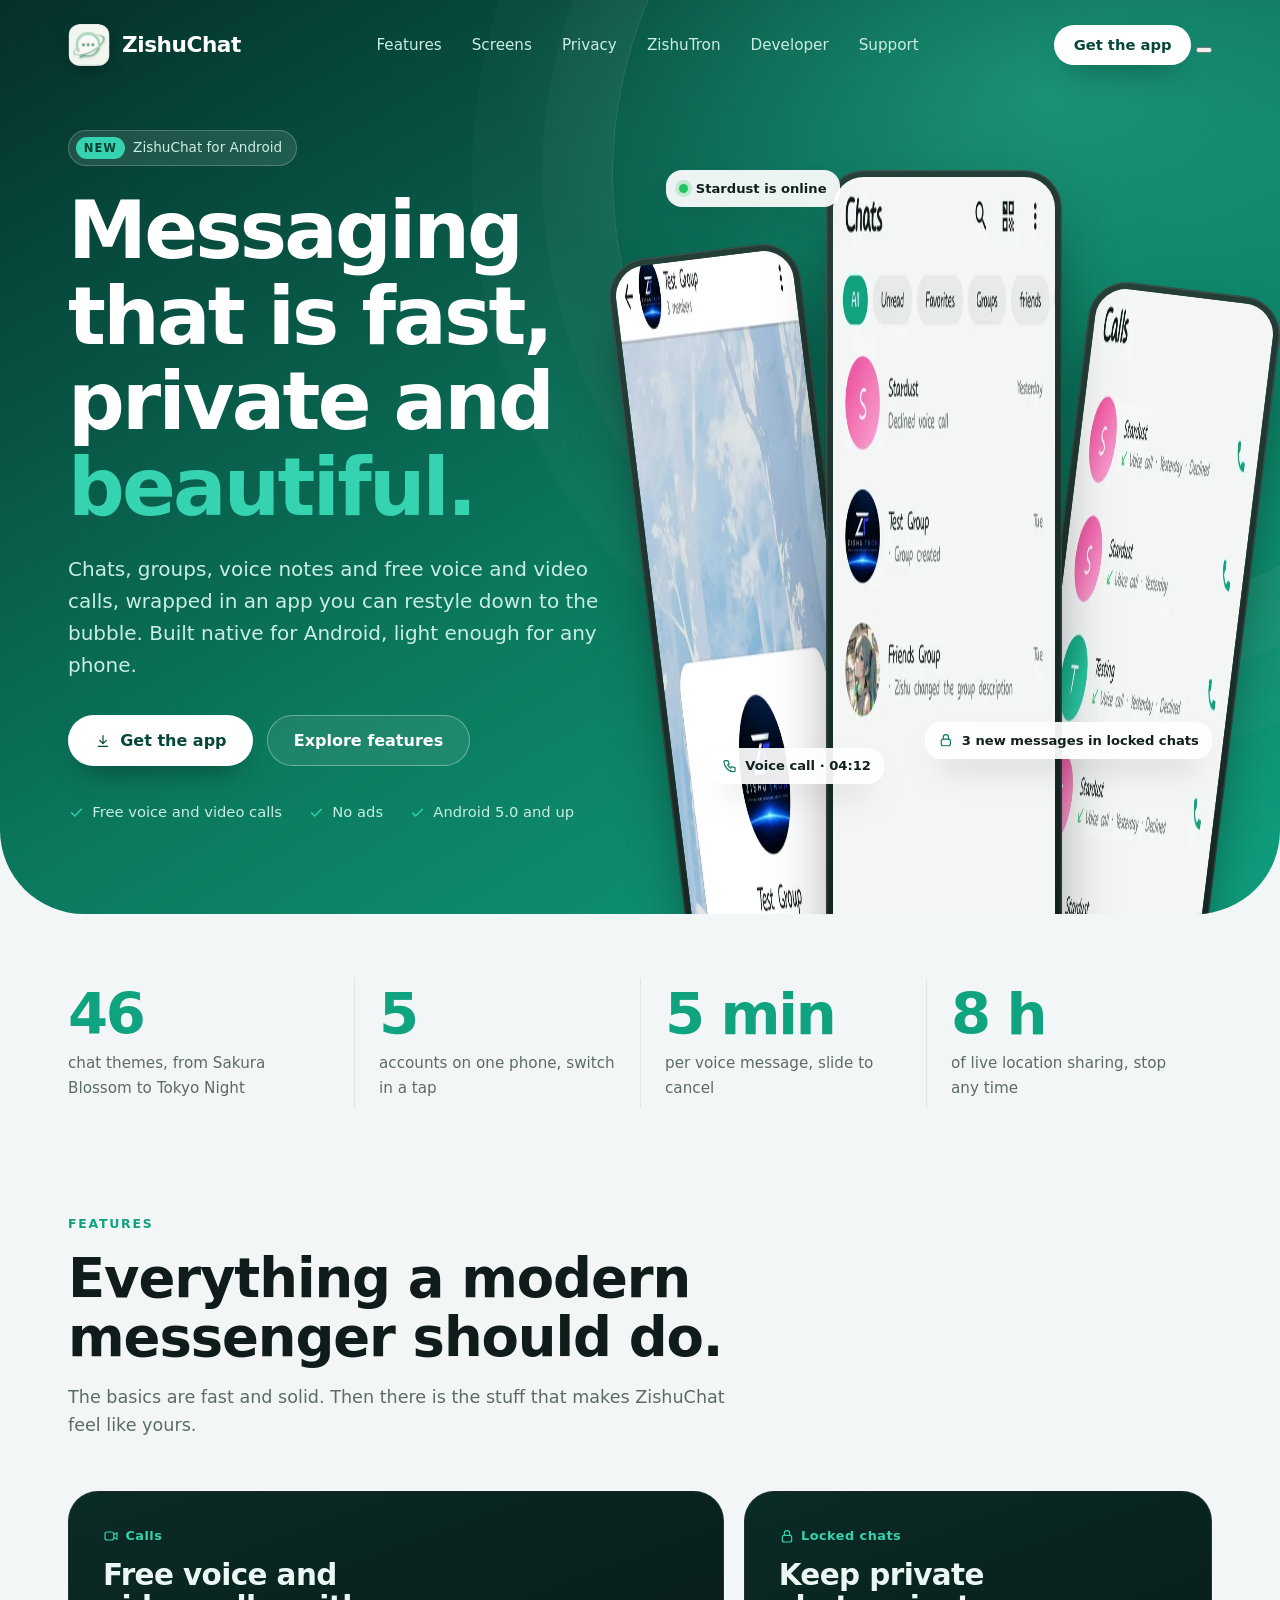
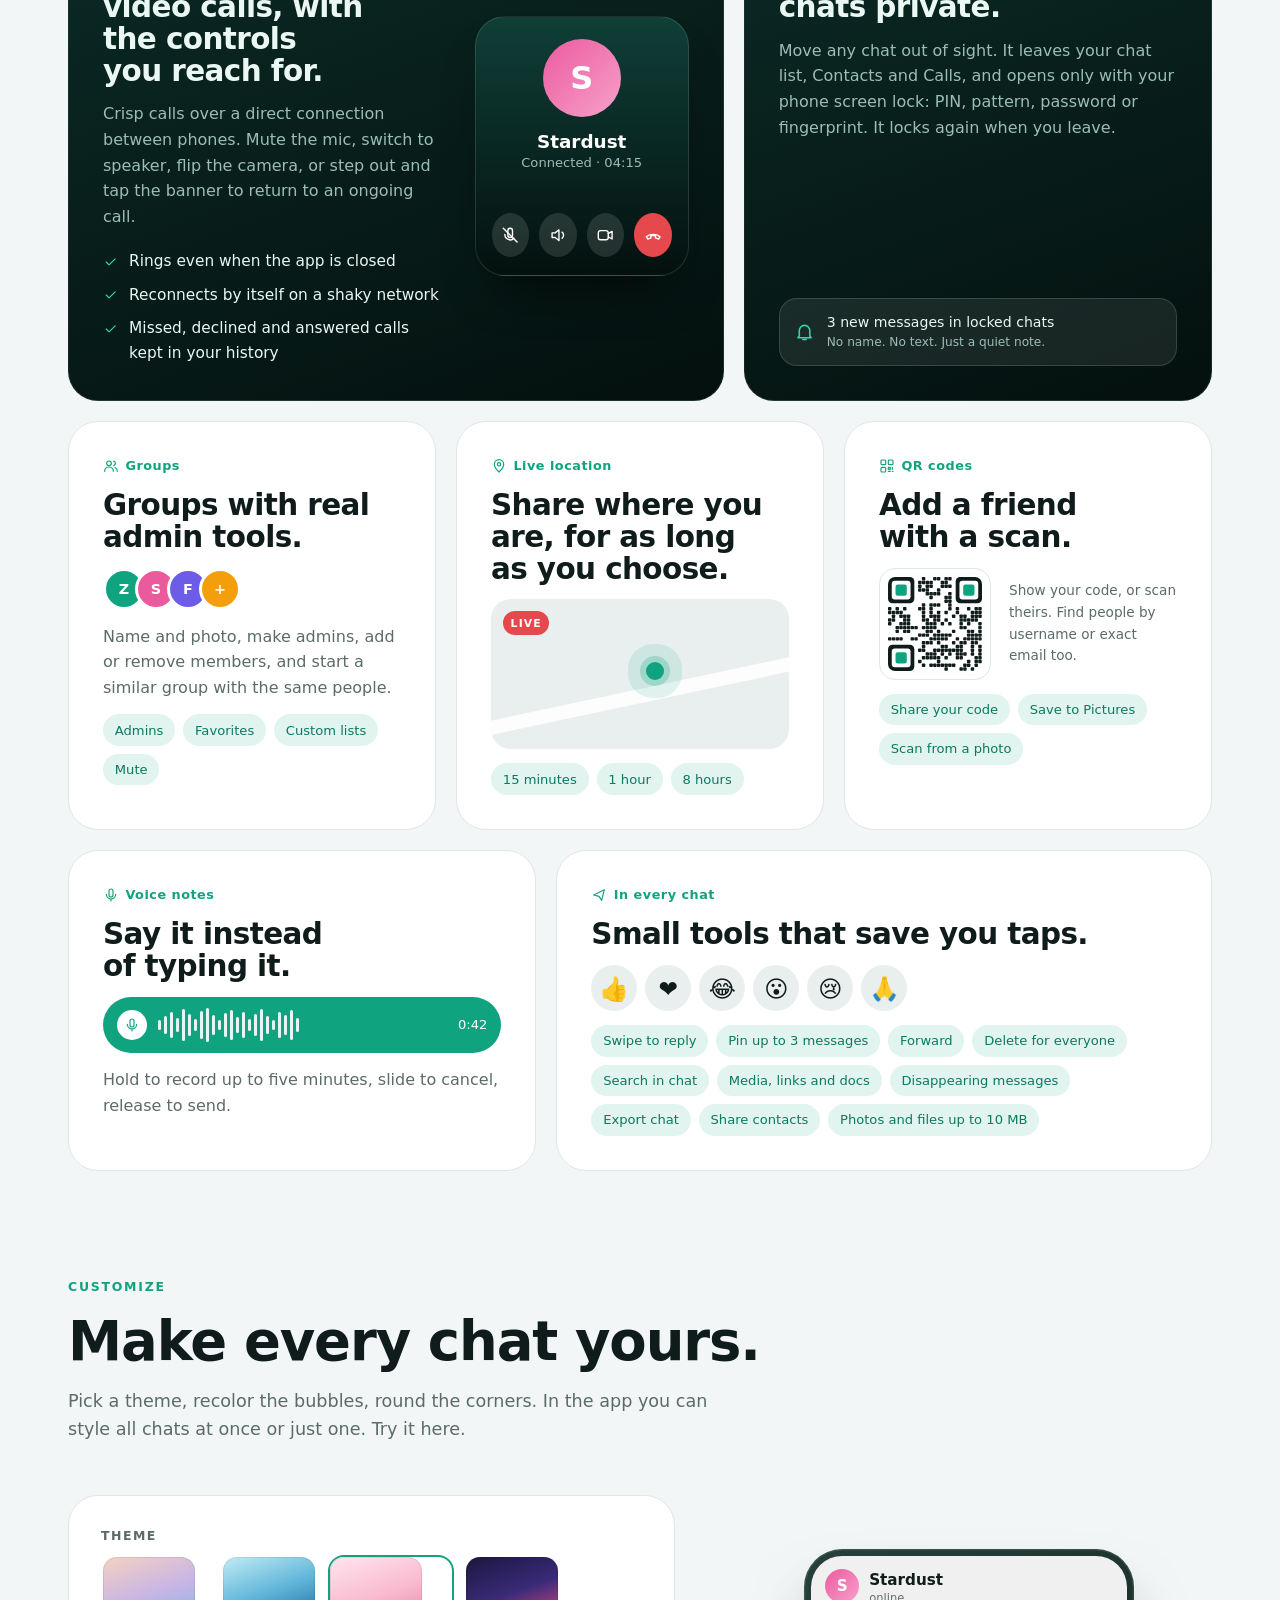
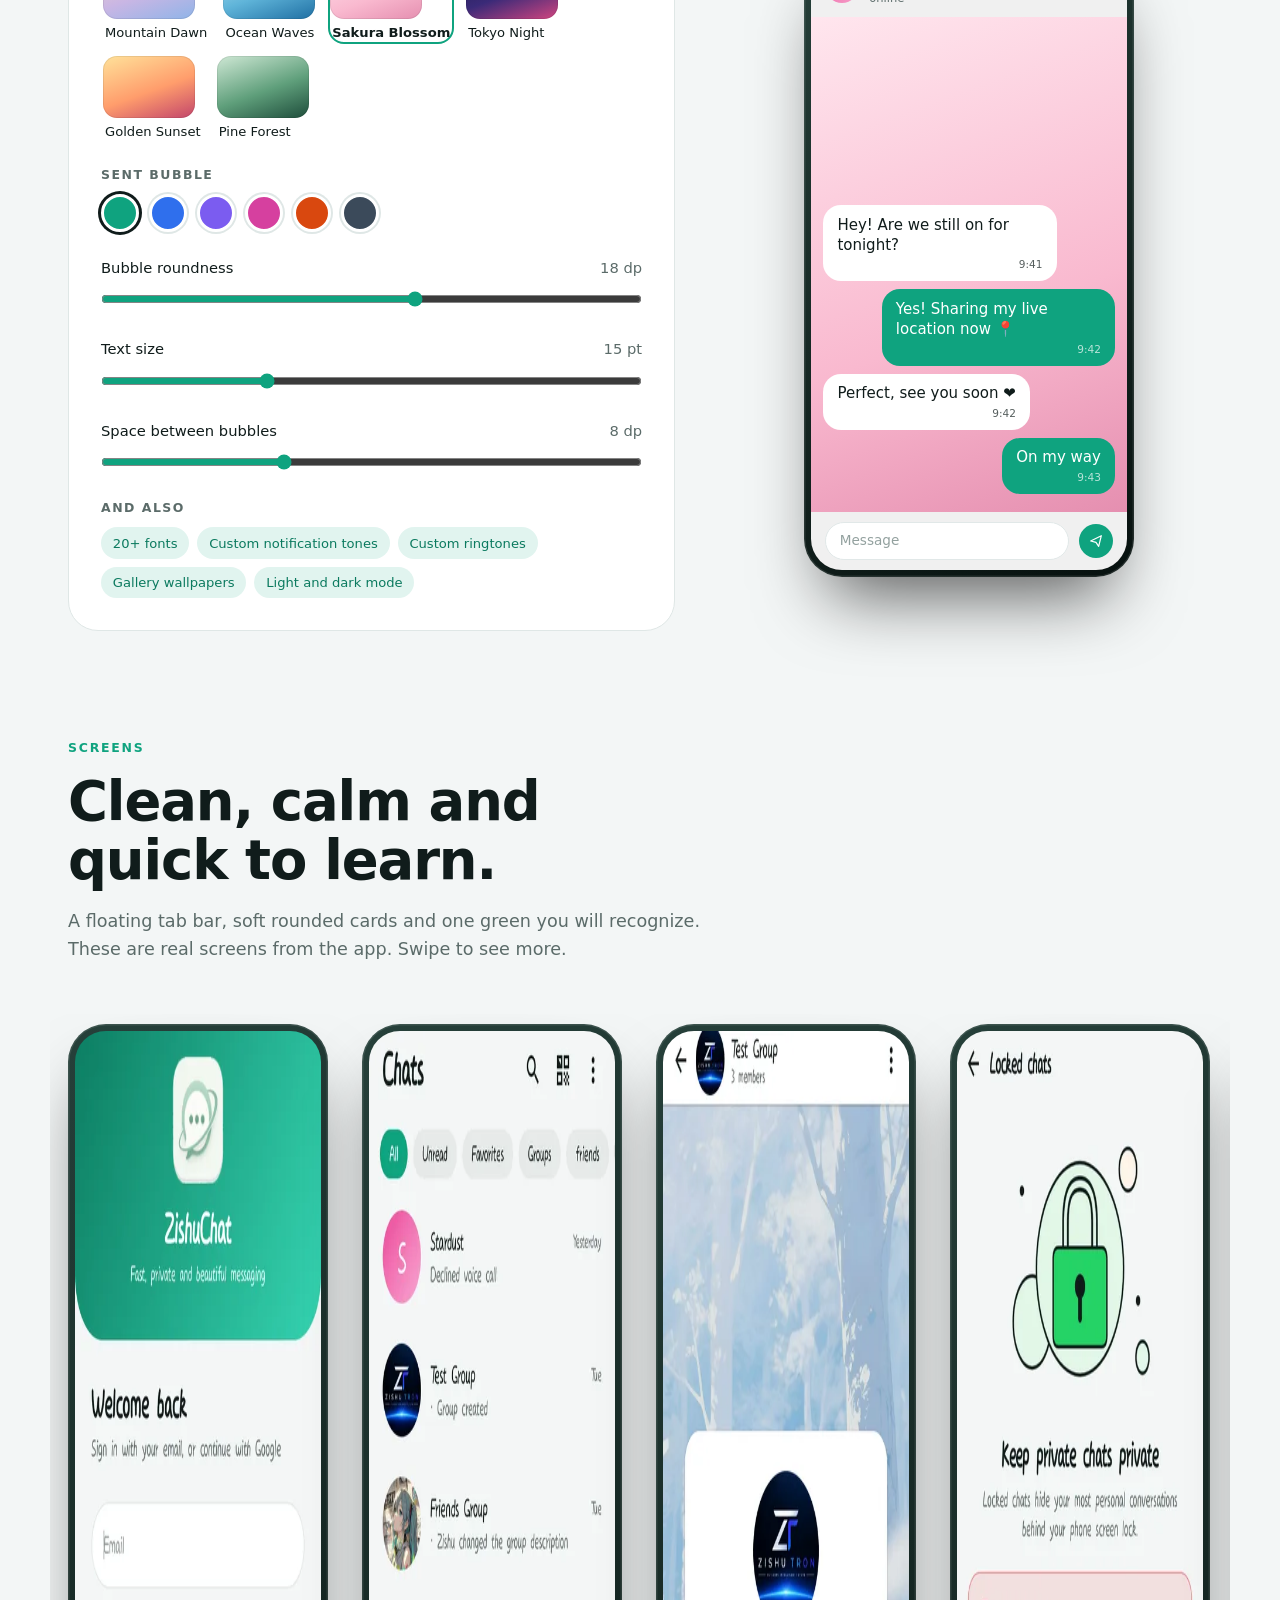
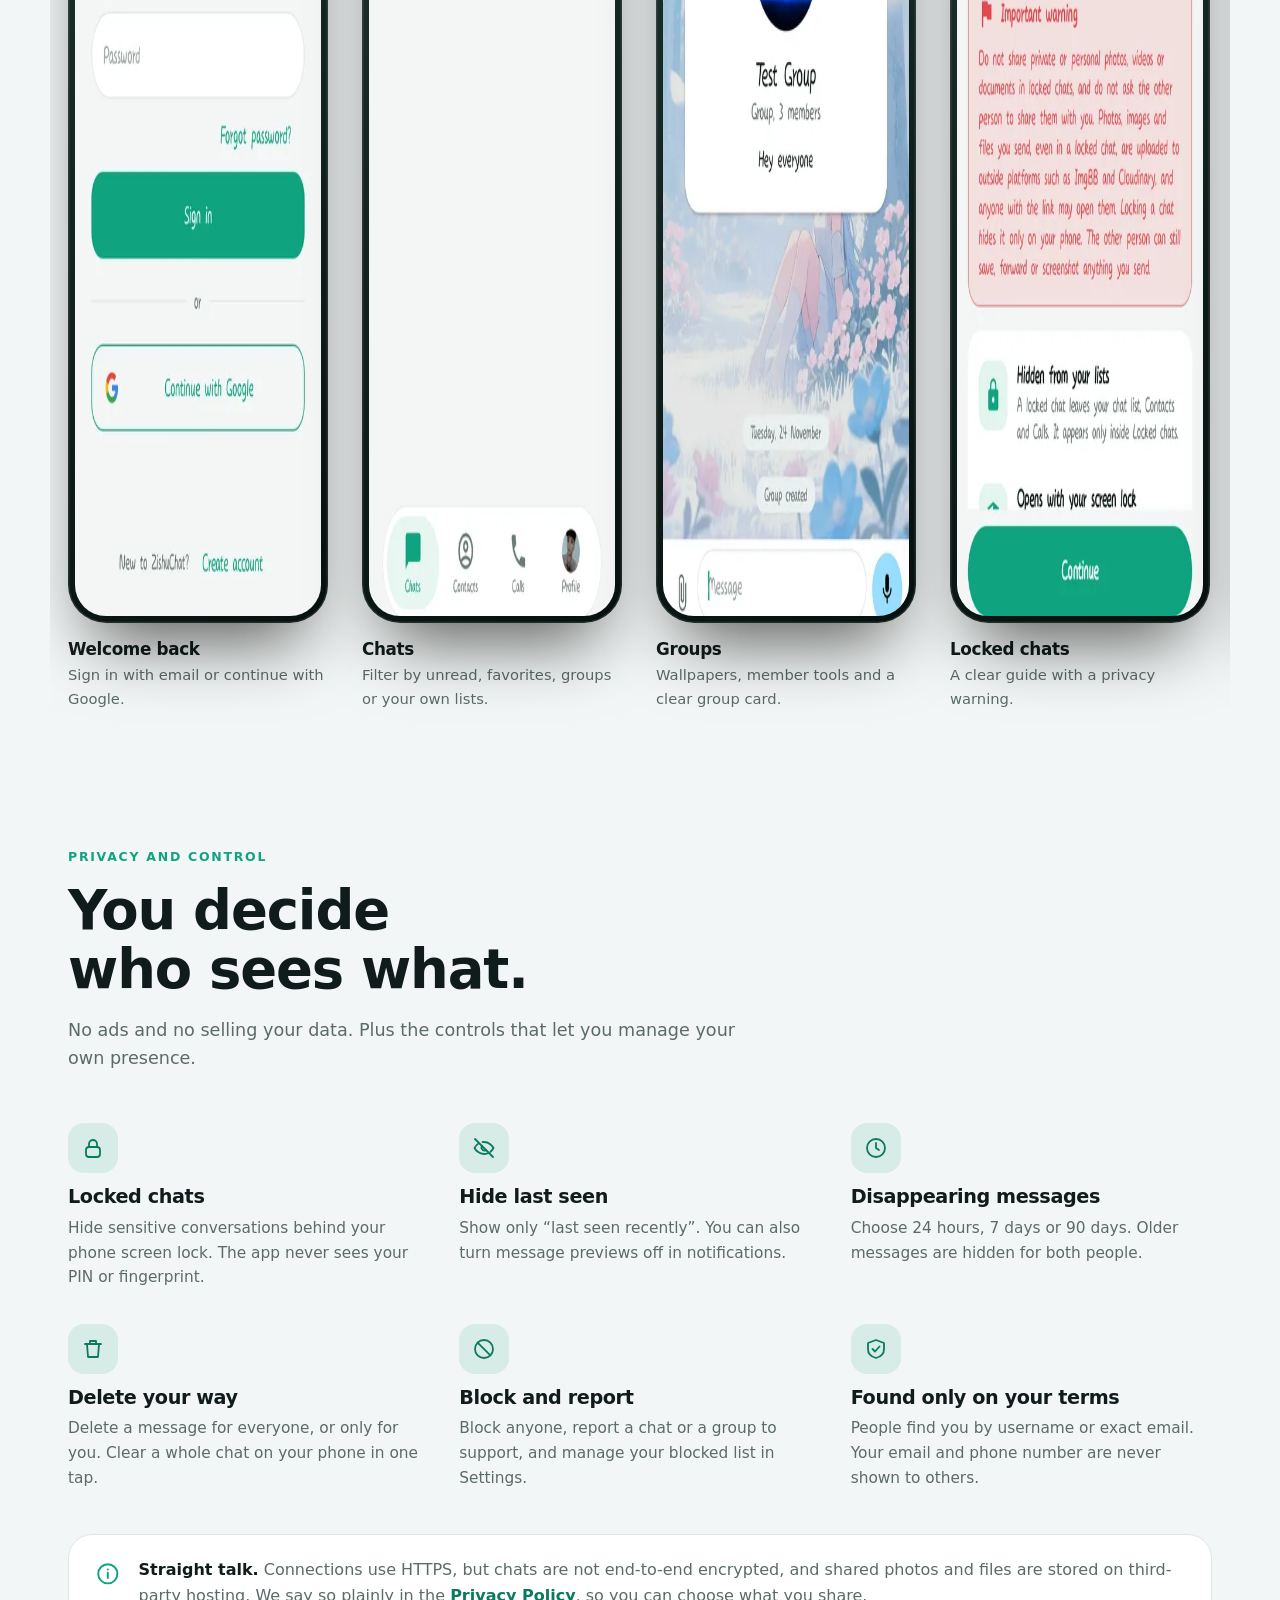
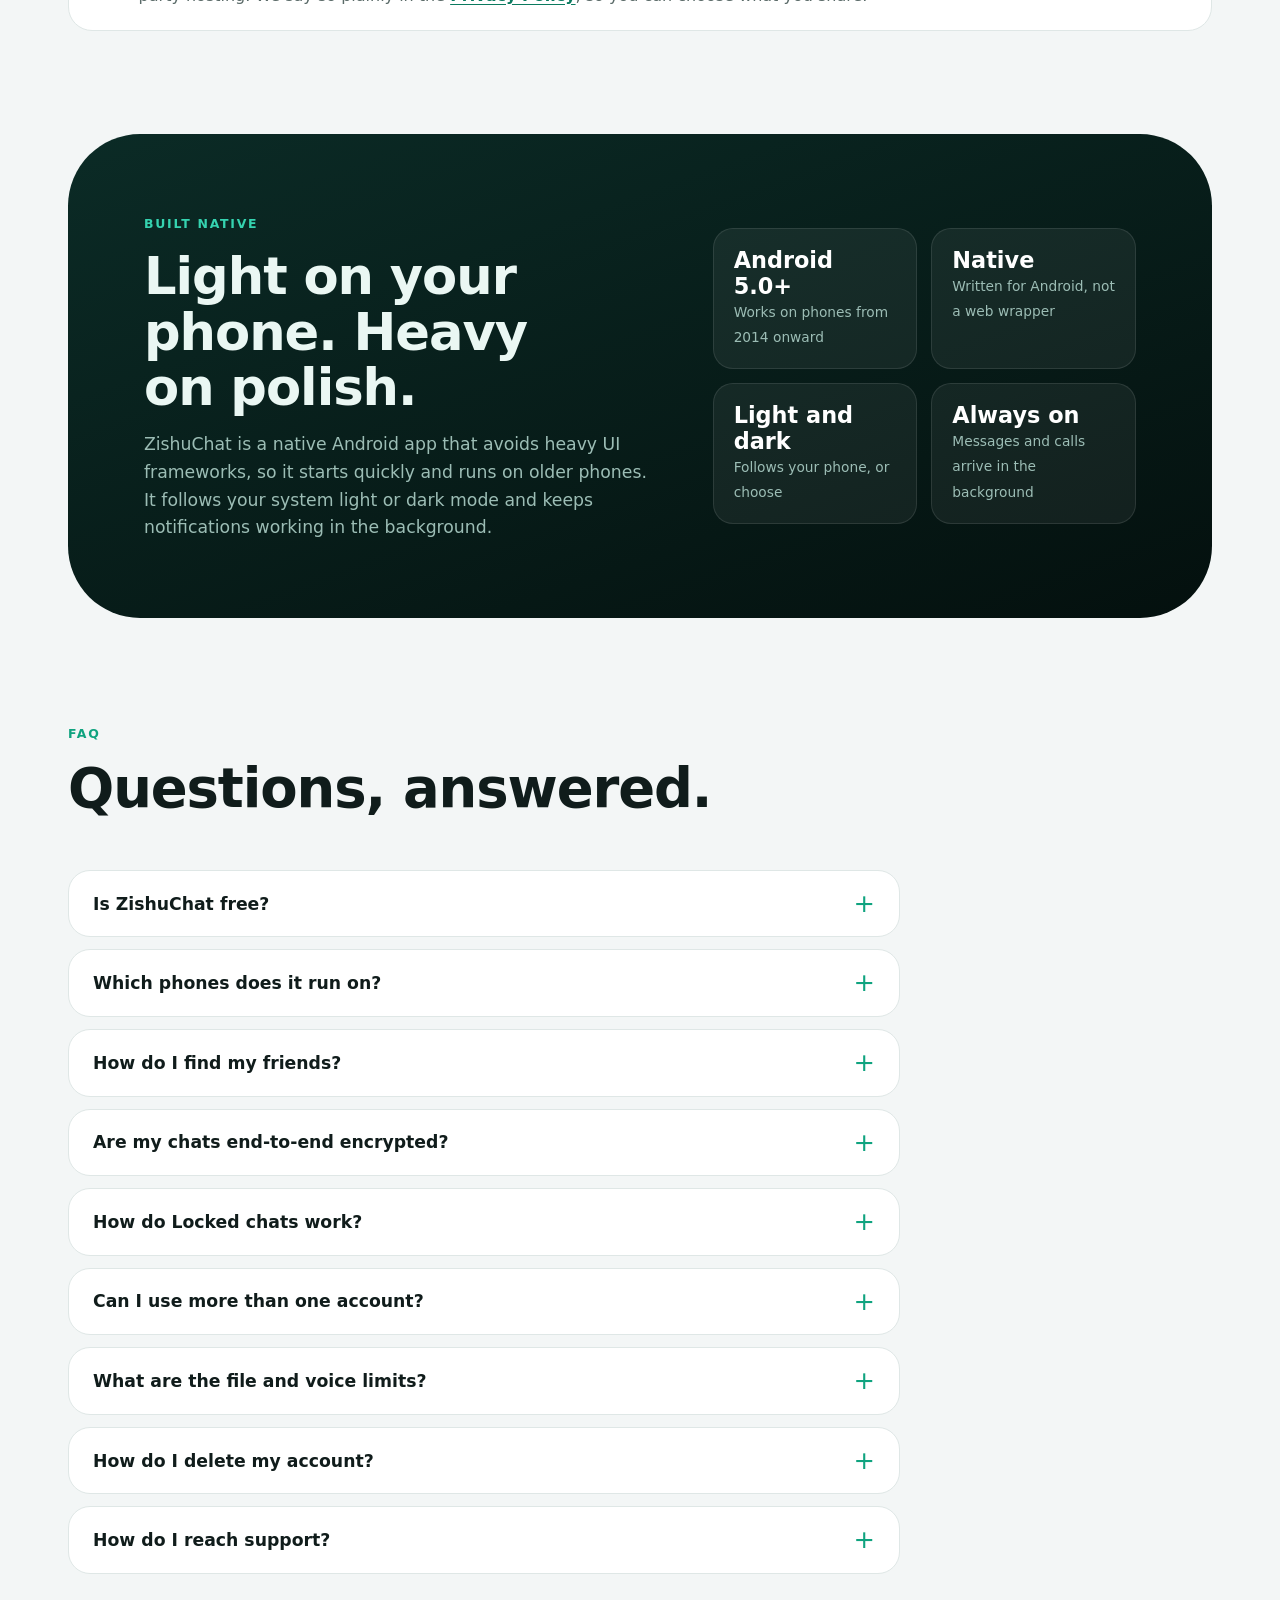
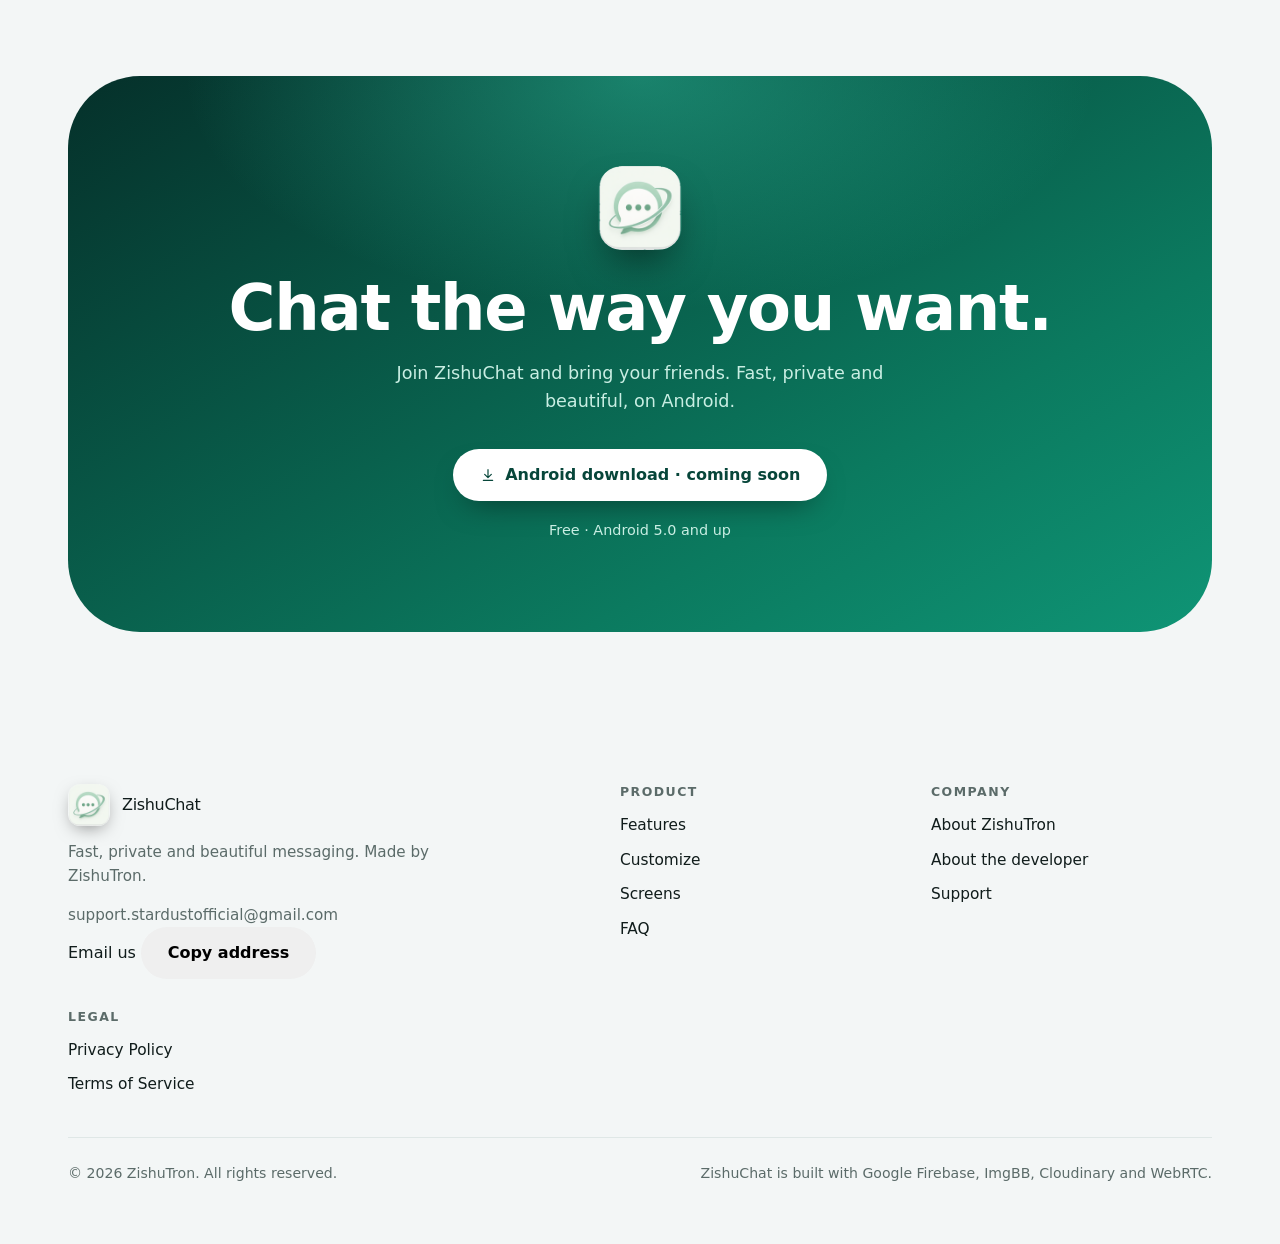
==== commit cf8cd5cc: "Add files via upload" ====
--- a/index.html
+++ b/index.html
@@ -38,6 +38,7 @@
     <symbol id="i-info" viewBox="0 0 24 24"><circle cx="12" cy="12" r="9"/><path d="M12 11v5M12 8h.01"/></symbol>
     <symbol id="i-mute" viewBox="0 0 24 24"><rect x="9" y="3" width="6" height="12" rx="3"/><path d="M5 11a7 7 0 0 0 12 5M3 3l18 18"/></symbol>
     <symbol id="i-speaker" viewBox="0 0 24 24"><path d="M4 9v6h4l5 4V5L8 9zM17 8a5 5 0 0 1 0 8"/></symbol>
+    <symbol id="i-copy" viewBox="0 0 24 24"><rect x="9" y="9" width="11" height="11" rx="2.5"/><path d="M5 15V6a2 2 0 0 1 2-2h8"/></symbol>
     <symbol id="i-end" viewBox="0 0 24 24"><path d="M3 14c5-4 13-4 18 0l-2 3-4-1.5v-2.5a9 9 0 0 0-6 0v2.5L5 17z"/></symbol>
   </defs>
 </svg>
@@ -45,15 +46,19 @@
 <header class="hero">
   <div class="wrap">
     <nav class="nav" aria-label="Main">
-      <a class="brand" href="#top" id="top"><img src="assets/img/logo.png" alt="" width="42" height="42"><span>ZishuChat</span></a>
-      <div class="nav-links">
+      <a class="brand" href="index.html"><img src="assets/img/logo.png" alt="" width="42" height="42"><span>ZishuChat</span></a>
+      <div class="nav-links" id="navLinks">
         <a href="#features">Features</a>
-        <a href="#customize">Customize</a>
         <a href="#screens">Screens</a>
         <a href="#privacy">Privacy</a>
-        <a href="#faq">FAQ</a>
-      </div>
-      <a class="btn btn-white" href="#download">Get the app</a>
+        <a href="about-zishutron.html">ZishuTron</a>
+        <a href="developer.html">Developer</a>
+        <a href="support.html">Support</a>
+      </div>
+      <div class="nav-end">
+        <a class="btn btn-white" href="#download">Get the app</a>
+        <button class="menu-btn" type="button" id="menuBtn" aria-label="Menu" aria-expanded="false" aria-controls="navLinks"><span></span><span></span><span></span></button>
+      </div>
     </nav>
 
     <div class="hero-grid">
@@ -73,9 +78,9 @@
       </div>
 
       <div class="stage" aria-label="ZishuChat app screens">
-        <div class="phone p-left"><img src="assets/img/group.webp" alt="A group chat with a custom wallpaper" width="360" height="680"></div>
-        <div class="phone p-right"><img src="assets/img/calls.webp" alt="The calls tab with voice call history" width="360" height="680"></div>
-        <div class="phone p-main"><img src="assets/img/chats.webp" alt="The chats list with filters for unread, favorites and groups" width="360" height="680"></div>
+        <div class="phone p-left"><img src="assets/img/group.webp" alt="A group chat with a custom wallpaper" width="600" height="1185"></div>
+        <div class="phone p-right"><img src="assets/img/calls.webp" alt="The calls tab with voice call history" width="600" height="1185"></div>
+        <div class="phone p-main"><img src="assets/img/chats.webp" alt="The chats list with filters for unread, favorites and groups" width="600" height="1185"></div>
         <div class="chip c1"><span class="dot"></span>Stardust is online</div>
         <div class="chip c2"><svg class="ico"><use href="#i-lock"/></svg>3 new messages in locked chats</div>
         <div class="chip c3"><svg class="ico"><use href="#i-phone"/></svg>Voice call · 04:12</div>
@@ -247,18 +252,20 @@
   </div>
   <div class="wrap">
     <div class="gallery">
-      <figure class="shot" style="margin:0"><div class="phone"><img src="assets/img/login.webp" alt="Sign in screen" width="420" height="793" loading="lazy"></div><figcaption><h4>Welcome back</h4><p>Sign in with email or continue with Google.</p></figcaption></figure>
-      <figure class="shot" style="margin:0"><div class="phone"><img src="assets/img/chats.webp" alt="Chats list" width="420" height="793" loading="lazy"></div><figcaption><h4>Chats</h4><p>Filter by unread, favorites, groups or your own lists.</p></figcaption></figure>
-      <figure class="shot" style="margin:0"><div class="phone"><img src="assets/img/group.webp" alt="Group chat" width="420" height="793" loading="lazy"></div><figcaption><h4>Groups</h4><p>Wallpapers, member tools and a clear group card.</p></figcaption></figure>
-      <figure class="shot" style="margin:0"><div class="phone"><img src="assets/img/locked.webp" alt="Locked chats guide" width="420" height="793" loading="lazy"></div><figcaption><h4>Locked chats</h4><p>Step by step guide, with a clear privacy warning.</p></figcaption></figure>
-      <figure class="shot" style="margin:0"><div class="phone"><img src="assets/img/lockedhow.webp" alt="Locked chats details" width="420" height="793" loading="lazy"></div><figcaption><h4>How it works</h4><p>Hidden from lists, opens with your screen lock.</p></figcaption></figure>
-      <figure class="shot" style="margin:0"><div class="phone"><img src="assets/img/customize.webp" alt="Customize screen with theme gallery" width="420" height="793" loading="lazy"></div><figcaption><h4>Customize</h4><p>Themes, colors, bubbles, fonts and sounds.</p></figcaption></figure>
-      <figure class="shot" style="margin:0"><div class="phone"><img src="assets/img/disappear.webp" alt="Disappearing messages timer" width="420" height="793" loading="lazy"></div><figcaption><h4>Disappearing messages</h4><p>Pick 24 hours, 7 days or 90 days.</p></figcaption></figure>
-      <figure class="shot" style="margin:0"><div class="phone"><img src="assets/img/contactinfo.webp" alt="Contact info screen" width="420" height="793" loading="lazy"></div><figcaption><h4>Contact info</h4><p>Message, audio and video in one tap.</p></figcaption></figure>
-      <figure class="shot" style="margin:0"><div class="phone"><img src="assets/img/addcontact.webp" alt="Add contact screen" width="420" height="793" loading="lazy"></div><figcaption><h4>Add contact</h4><p>Search by email, username or scan a QR code.</p></figcaption></figure>
-      <figure class="shot" style="margin:0"><div class="phone"><img src="assets/img/profile.webp" alt="Profile screen" width="420" height="793" loading="lazy"></div><figcaption><h4>Profile</h4><p>Your QR code, settings and account switching.</p></figcaption></figure>
-      <figure class="shot" style="margin:0"><div class="phone"><img src="assets/img/contacts.webp" alt="Contacts list" width="420" height="793" loading="lazy"></div><figcaption><h4>Contacts</h4><p>Last seen at a glance, or hidden if you prefer.</p></figcaption></figure>
-      <figure class="shot" style="margin:0"><div class="phone"><img src="assets/img/calls.webp" alt="Calls history" width="420" height="793" loading="lazy"></div><figcaption><h4>Calls</h4><p>Every voice and video call, one tap to call back.</p></figcaption></figure>
+      <figure class="shot" style="margin:0"><div class="phone"><img src="assets/img/login.webp" alt="Sign in screen" width="600" height="1185"></div><figcaption><h4>Welcome back</h4><p>Sign in with email or continue with Google.</p></figcaption></figure>
+      <figure class="shot" style="margin:0"><div class="phone"><img src="assets/img/chats.webp" alt="Chats list" width="600" height="1185"></div><figcaption><h4>Chats</h4><p>Filter by unread, favorites, groups or your own lists.</p></figcaption></figure>
+      <figure class="shot" style="margin:0"><div class="phone"><img src="assets/img/group.webp" alt="Group chat" width="600" height="1185"></div><figcaption><h4>Groups</h4><p>Wallpapers, member tools and a clear group card.</p></figcaption></figure>
+      <figure class="shot" style="margin:0"><div class="phone"><img src="assets/img/locked.webp" alt="Locked chats guide" width="600" height="1185"></div><figcaption><h4>Locked chats</h4><p>A clear guide with a privacy warning.</p></figcaption></figure>
+      <figure class="shot" style="margin:0"><div class="phone"><img src="assets/img/lockedhow.webp" alt="Locked chats details" width="600" height="1185"></div><figcaption><h4>How it works</h4><p>Hidden from lists, opens with your screen lock.</p></figcaption></figure>
+      <figure class="shot" style="margin:0"><div class="phone"><img src="assets/img/customize.webp" alt="Customize screen with theme gallery" width="600" height="1185"></div><figcaption><h4>Customize</h4><p>Themes, colors, bubbles, fonts and sounds.</p></figcaption></figure>
+      <figure class="shot" style="margin:0"><div class="phone"><img src="assets/img/disappear.webp" alt="Disappearing messages timer" width="600" height="1185"></div><figcaption><h4>Disappearing messages</h4><p>Pick 24 hours, 7 days or 90 days.</p></figcaption></figure>
+      <figure class="shot" style="margin:0"><div class="phone"><img src="assets/img/contactinfo.webp" alt="Contact info screen" width="600" height="1185"></div><figcaption><h4>Contact info</h4><p>Message, audio and video in one tap.</p></figcaption></figure>
+      <figure class="shot" style="margin:0"><div class="phone"><img src="assets/img/addcontact.webp" alt="Add contact screen" width="600" height="1185"></div><figcaption><h4>Add contact</h4><p>Search by email, username or scan a QR code.</p></figcaption></figure>
+      <figure class="shot" style="margin:0"><div class="phone"><img src="assets/img/myqr.webp" alt="My QR code screen" width="600" height="1185"></div><figcaption><h4>My QR code</h4><p>Share or save your code so friends can add you.</p></figcaption></figure>
+      <figure class="shot" style="margin:0"><div class="phone"><img src="assets/img/profile.webp" alt="Profile screen" width="600" height="1185"></div><figcaption><h4>Profile</h4><p>Your QR code, settings and account switching.</p></figcaption></figure>
+      <figure class="shot" style="margin:0"><div class="phone"><img src="assets/img/switchaccount.webp" alt="Switch account sheet" width="600" height="1185"></div><figcaption><h4>Switch account</h4><p>Up to five accounts on one phone.</p></figcaption></figure>
+      <figure class="shot" style="margin:0"><div class="phone"><img src="assets/img/contacts.webp" alt="Contacts list" width="600" height="1185"></div><figcaption><h4>Contacts</h4><p>Last seen at a glance, or hidden if you prefer.</p></figcaption></figure>
+      <figure class="shot" style="margin:0"><div class="phone"><img src="assets/img/calls.webp" alt="Calls history" width="600" height="1185"></div><figcaption><h4>Calls</h4><p>Every voice and video call, one tap to call back.</p></figcaption></figure>
     </div>
   </div>
 </section>
@@ -280,7 +287,7 @@
     </div>
     <div class="honest">
       <svg class="ico"><use href="#i-info"/></svg>
-      <p><b>Straight talk.</b> Connections use HTTPS, but chats are not end-to-end encrypted, and shared photos and files are stored on third-party hosting. We say so plainly in the <button class="linkbtn" type="button" data-legal="privacy">Privacy Policy</button>, so you can choose what you share.</p>
+      <p><b>Straight talk.</b> Connections use HTTPS, but chats are not end-to-end encrypted, and shared photos and files are stored on third-party hosting. We say so plainly in the <a class="linkbtn" href="privacy.html">Privacy Policy</a>, so you can choose what you share.</p>
     </div>
   </div>
 </section>
@@ -320,7 +327,7 @@
       <details><summary>Can I use more than one account?</summary><p>Yes, up to five on the same phone. Notifications and calls arrive for the account that is currently active.</p></details>
       <details><summary>What are the file and voice limits?</summary><p>Files and photos can be up to 10 MB each. A single voice message can run up to five minutes.</p></details>
       <details><summary>How do I delete my account?</summary><p>Open Profile, then Settings, then Delete account. Your profile, username and sign-in are removed. Messages already delivered to other people may remain in their chats.</p></details>
-      <details><summary>How do I reach support?</summary><p>Email us at support.stardustofficial@gmail.com. We read every message.</p></details>
+      <details><summary>How do I reach support?</summary><p>Visit the <a href="support.html">Support page</a> or email us at support.stardustofficial@gmail.com. We read every message.</p></details>
     </div>
   </div>
 </section>
@@ -344,39 +351,44 @@
   <div class="wrap">
     <div class="foot">
       <div>
-        <a class="brand" href="#top"><img src="assets/img/logo.png" alt="" width="42" height="42"><span>ZishuChat</span></a>
+        <a class="brand" href="index.html"><img src="assets/img/logo.png" alt="" width="42" height="42"><span>ZishuChat</span></a>
         <p>Fast, private and beautiful messaging. Made by ZishuTron.</p>
-      </div>
-      <div>
-        <h4>Explore</h4>
+        <p class="mailtxt">support.stardustofficial@gmail.com</p>
+        <div class="mailrow ">
+        <a class="btn btn-brand sm" href="mailto:support.stardustofficial@gmail.com?subject=ZishuChat%20support">Email us</a>
+        <button class="btn btn-soft sm" type="button" data-copy="support.stardustofficial@gmail.com">Copy address</button>
+      </div>
+      </div>
+      <div>
+        <h4>Product</h4>
         <ul>
-          <li><a href="#features">Features</a></li>
-          <li><a href="#customize">Customize</a></li>
-          <li><a href="#privacy">Privacy</a></li>
-          <li><a href="#faq">FAQ</a></li>
+          <li><a href="index.html#features">Features</a></li>
+          <li><a href="index.html#customize">Customize</a></li>
+          <li><a href="index.html#screens">Screens</a></li>
+          <li><a href="index.html#faq">FAQ</a></li>
         </ul>
       </div>
       <div>
-        <h4>Legal and support</h4>
+        <h4>Company</h4>
         <ul>
-          <li><button class="fl" type="button" data-legal="privacy">Privacy Policy</button></li>
-          <li><button class="fl" type="button" data-legal="terms">Terms of Service</button></li>
-          <li class="mail"><code id="mailText">support.stardustofficial@gmail.com</code><button type="button" id="copyMail">Copy</button></li>
+          <li><a href="about-zishutron.html">About ZishuTron</a></li>
+          <li><a href="developer.html">About the developer</a></li>
+          <li><a href="support.html">Support</a></li>
         </ul>
       </div>
+      <div>
+        <h4>Legal</h4>
+        <ul>
+          <li><a href="privacy.html">Privacy Policy</a></li>
+          <li><a href="terms.html">Terms of Service</a></li>
+        </ul>
+      </div>
     </div>
     <div class="legalline"><span>© 2026 ZishuTron. All rights reserved.</span><span>ZishuChat is built with Google Firebase, ImgBB, Cloudinary and WebRTC.</span></div>
   </div>
 </footer>
 
-<div class="ov" id="ov" role="dialog" aria-modal="true" aria-labelledby="ovTitle">
-  <div class="sheet">
-    <header><b id="ovTitle">Privacy Policy</b><button type="button" id="ovClose" aria-label="Close">×</button></header>
-    <div class="body" id="ovBody"></div>
-  </div>
-</div>
-
-<script src="js/legal.js"></script>
+
 <script src="js/main.js"></script>
 </body>
 </html>
--- a/css/style.css
+++ b/css/style.css
@@ -0,0 +1,302 @@
+*{margin:0}
+html,body{margin:0}
+/* Layout concept: a deep-teal hero that curves at the bottom like the app's own sign-in header,
+   three real screens floating in it, then calm light sections with one interactive "make it yours" moment. */
+:root{
+  --bg:#F3F6F6; --surface:#FFFFFF; --surface-2:#E9EFEF; --ink:#101C1B; --muted:#5B6B69; --line:#DFE7E6;
+  --brand:#0FA37F; --brand-deep:#0B7A5F; --mint:#35D3B0; --brand-soft:rgba(15,163,127,.12);
+  --night:#0B2B26; --night-2:#04100E; --on-night:#EAF7F3; --on-night-muted:#9CBDB5;
+  --hero-a:#05302A; --hero-b:#0B7A5F; --hero-c:#14B893; --hero-ink:#FFFFFF; --hero-muted:#C9EEE3;
+  --danger:#E5484D; --shadow:0 24px 60px -28px rgba(11,43,38,.35);
+  --display:'Bricolage Grotesque','Segoe UI',system-ui,sans-serif;
+  --body:'DM Sans','Segoe UI',system-ui,-apple-system,sans-serif;
+}
+@media (prefers-color-scheme: dark){
+  :root:not([data-theme="light"]){
+    --bg:#07120F; --surface:#0E1D19; --surface-2:#142722; --ink:#E6F2EF; --muted:#93A9A4; --line:#1D332D;
+    --brand-soft:rgba(53,211,176,.14); --shadow:0 24px 60px -28px rgba(0,0,0,.7); color-scheme:dark;
+  }
+}
+:root[data-theme="dark"]{
+  --bg:#07120F; --surface:#0E1D19; --surface-2:#142722; --ink:#E6F2EF; --muted:#93A9A4; --line:#1D332D;
+  --brand-soft:rgba(53,211,176,.14); --shadow:0 24px 60px -28px rgba(0,0,0,.7); color-scheme:dark;
+}
+*{box-sizing:border-box}
+html{scroll-behavior:smooth}
+body{background:var(--bg);color:var(--ink);font-family:var(--body);font-size:16px;line-height:1.6;-webkit-font-smoothing:antialiased;overflow-x:hidden}
+h1,h2,h3,h4{font-family:var(--display);line-height:1.08;margin:0;text-wrap:balance;letter-spacing:-.02em}
+p{margin:0}
+a{color:inherit}
+img{display:block}
+:focus-visible{outline:3px solid var(--mint);outline-offset:3px;border-radius:8px}
+.wrap{max-width:1180px;margin-inline:auto;padding-left:max(18px,env(safe-area-inset-left,0px));padding-right:max(18px,env(safe-area-inset-right,0px))}
+.ico{width:1em;height:1em;stroke:currentColor;fill:none;stroke-width:1.8;stroke-linecap:round;stroke-linejoin:round;flex:none}
+.eyebrow{display:inline-block;font-size:.78rem;font-weight:700;letter-spacing:.14em;text-transform:uppercase;color:var(--brand)}
+@media (prefers-color-scheme: dark){:root:not([data-theme="light"]) .eyebrow{color:var(--mint)}}
+:root[data-theme="dark"] .eyebrow{color:var(--mint)}
+
+/* ---------- buttons ---------- */
+.btn{display:inline-flex;align-items:center;justify-content:center;gap:.6em;font:700 1rem/1 var(--body);padding:1.05em 1.6em;border-radius:999px;text-decoration:none;border:1.5px solid transparent;cursor:pointer;transition:transform .18s ease,box-shadow .18s ease,background .18s ease}
+.btn:hover{transform:translateY(-2px)}
+.btn-white{background:#fff;color:#07463A;box-shadow:0 14px 30px -14px rgba(0,0,0,.5)}
+.btn-ghost{background:rgba(255,255,255,.08);color:var(--hero-ink);border-color:rgba(255,255,255,.35)}
+.btn-ghost:hover{background:rgba(255,255,255,.16)}
+.btn-brand{background:var(--brand);color:#fff;box-shadow:0 14px 30px -14px rgba(15,163,127,.8)}
+.btn[aria-disabled="true"]{cursor:default}
+.btn[aria-disabled="true"]:hover{transform:none}
+
+/* ---------- hero ---------- */
+.hero{position:relative;overflow:hidden;color:var(--hero-ink);
+  background:radial-gradient(900px 500px at 82% 10%,rgba(53,211,176,.38),transparent 60%),linear-gradient(150deg,var(--hero-a) 0%,var(--hero-b) 55%,var(--hero-c) 130%);
+  border-radius:0 0 clamp(36px,7vw,84px) clamp(36px,7vw,84px);
+  margin-top:calc(-1 * env(safe-area-inset-top,0px));
+  padding-top:calc(env(safe-area-inset-top,0px) + 18px);
+  padding-bottom:clamp(48px,7vw,96px)}
+.hero::before{content:"";position:absolute;right:-18%;top:-30%;width:70vw;max-width:900px;aspect-ratio:1;border-radius:50%;
+  border:1.5px solid rgba(255,255,255,.12);box-shadow:0 0 0 70px rgba(255,255,255,.025),0 0 0 140px rgba(255,255,255,.02);pointer-events:none}
+.nav{position:relative;z-index:2;display:flex;align-items:center;justify-content:space-between;gap:16px;padding-block:6px 0}
+.brand{display:flex;align-items:center;gap:12px;text-decoration:none;font-family:var(--display);font-weight:800;font-size:1.35rem;letter-spacing:-.02em}
+.brand img{width:42px;height:42px;border-radius:12px;box-shadow:0 6px 18px -6px rgba(0,0,0,.5)}
+.nav-links{display:flex;gap:30px;font-weight:500;font-size:.95rem}
+.nav-links a{text-decoration:none;color:var(--hero-muted);transition:color .15s}
+.nav-links a:hover{color:#fff}
+.nav .btn{padding:.8em 1.25em;font-size:.92rem}
+.hero-grid{position:relative;z-index:1;display:grid;grid-template-columns:minmax(0,1.02fr) minmax(0,.98fr);gap:clamp(24px,4vw,64px);align-items:center;padding-top:clamp(28px,5vw,64px)}
+.pill{display:inline-flex;align-items:center;gap:.6em;padding:.45em 1em .45em .5em;border-radius:999px;background:rgba(255,255,255,.1);border:1px solid rgba(255,255,255,.22);font-size:.85rem;font-weight:500;color:var(--hero-muted)}
+.pill b{background:var(--mint);color:#033d31;border-radius:999px;padding:.15em .7em;font-size:.72rem;letter-spacing:.08em;text-transform:uppercase}
+.hero h1{font-size:clamp(2.6rem,6.2vw,5.1rem);font-weight:800;margin-top:22px;letter-spacing:-.035em}
+.hero h1 em{font-style:normal;color:var(--mint)}
+.hero .lead{margin-top:22px;font-size:clamp(1.05rem,1.6vw,1.25rem);color:var(--hero-muted);max-width:34em}
+.cta-row{display:flex;flex-wrap:wrap;gap:14px;margin-top:34px}
+.facts{display:flex;flex-wrap:wrap;gap:10px 26px;margin-top:34px;font-size:.92rem;color:var(--hero-muted)}
+.facts span{display:inline-flex;align-items:center;gap:.5em}
+.facts .ico{color:var(--mint);font-size:1.15em}
+
+.stage{position:relative;height:clamp(430px,50vw,640px)}
+.phone{position:absolute;padding:7px;border-radius:38px;background:linear-gradient(150deg,#26403a,#07110f);box-shadow:0 40px 70px -24px rgba(0,0,0,.65),inset 0 0 0 1.5px rgba(255,255,255,.1)}
+.phone img{width:100%;border-radius:31px;background:var(--surface)}
+.phone.p-main{width:44%;left:28%;top:2%;z-index:3;animation:bob 7s ease-in-out infinite}
+.phone.p-left{width:36%;left:0;top:14%;z-index:2;transform:rotate(-7deg);animation:bob 8s ease-in-out -2s infinite}
+.phone.p-right{width:36%;right:0;top:20%;z-index:2;transform:rotate(7deg);animation:bob 9s ease-in-out -4s infinite}
+@keyframes bob{0%,100%{translate:0 0}50%{translate:0 -10px}}
+.chip{position:absolute;z-index:4;display:flex;align-items:center;gap:.6em;padding:.6em 1em;border-radius:16px;background:rgba(255,255,255,.92);color:#10211e;font-size:.82rem;font-weight:700;box-shadow:0 18px 34px -16px rgba(0,0,0,.55);animation:bob 6s ease-in-out infinite}
+.chip .dot{width:9px;height:9px;border-radius:50%;background:#22C55E;box-shadow:0 0 0 4px rgba(34,197,94,.22)}
+.chip .ico{color:var(--brand-deep);font-size:1.2em}
+.chip.c1{left:-2%;top:2%;animation-delay:-1s}
+.chip.c2{right:0;bottom:6%;animation-delay:-3s}
+.chip.c3{left:6%;bottom:2%;animation-delay:-5s}
+
+/* ---------- numbers ---------- */
+.nums{display:grid;grid-template-columns:repeat(4,minmax(0,1fr));gap:0;margin-top:clamp(36px,5vw,64px)}
+.num{padding:8px 24px;border-left:1px solid var(--line)}
+.num:first-child{border-left:0;padding-left:0}
+.num b{display:block;font:800 clamp(2.2rem,4.6vw,3.6rem)/1 var(--display);letter-spacing:-.04em;color:var(--brand);font-variant-numeric:tabular-nums}
+@media (prefers-color-scheme: dark){:root:not([data-theme="light"]) .num b{color:var(--mint)}}
+:root[data-theme="dark"] .num b{color:var(--mint)}
+.num span{display:block;margin-top:8px;color:var(--muted);font-size:.95rem}
+
+/* ---------- sections ---------- */
+section{padding-block:clamp(56px,8vw,112px)}
+.sec-head{max-width:46rem;margin-bottom:clamp(30px,4vw,52px)}
+.sec-head h2{font-size:clamp(2rem,4.4vw,3.4rem);font-weight:800;margin-top:14px}
+.sec-head p{margin-top:16px;color:var(--muted);font-size:1.1rem;max-width:38em}
+
+.stack{display:flex;flex-direction:column;gap:20px}
+.duo-a,.duo-b,.trio{display:grid;gap:20px}
+.duo-a{grid-template-columns:minmax(0,7fr) minmax(0,5fr)}
+.duo-b{grid-template-columns:minmax(0,5fr) minmax(0,7fr)}
+.trio{grid-template-columns:repeat(3,minmax(0,1fr))}
+.card{position:relative;overflow:hidden;background:var(--surface);border:1px solid var(--line);border-radius:30px;padding:clamp(22px,3vw,34px);display:flex;flex-direction:column;gap:14px;min-width:0}
+.card h3{font-size:clamp(1.4rem,2.3vw,1.9rem);font-weight:700}
+.card p{color:var(--muted)}
+.card .tag{display:inline-flex;align-items:center;gap:.5em;font-size:.8rem;font-weight:700;color:var(--brand);letter-spacing:.04em}
+@media (prefers-color-scheme: dark){:root:not([data-theme="light"]) .card .tag{color:var(--mint)}}
+:root[data-theme="dark"] .card .tag{color:var(--mint)}
+.card .tag .ico{font-size:1.25em}
+.card.dark{background:linear-gradient(160deg,var(--night),var(--night-2));border-color:rgba(255,255,255,.08);color:var(--on-night)}
+.card.dark p{color:var(--on-night-muted)}
+.card.dark .tag{color:var(--mint)}
+.ticks{list-style:none;margin:6px 0 0;padding:0;display:grid;gap:9px;font-size:.96rem}
+.ticks li{display:flex;gap:.7em;align-items:flex-start}
+.ticks .ico{margin-top:.28em;color:var(--brand)}
+.card.dark .ticks .ico{color:var(--mint)}
+@media (prefers-color-scheme: dark){:root:not([data-theme="light"]) .ticks .ico{color:var(--mint)}}
+:root[data-theme="dark"] .ticks .ico{color:var(--mint)}
+
+.calls-card{display:grid;grid-template-columns:minmax(0,1fr) auto;gap:28px;align-items:center}
+.callmock{width:214px;border-radius:30px;padding:22px 16px 18px;background:linear-gradient(180deg,#0F3F37,#04100E);border:1px solid rgba(255,255,255,.12);text-align:center;color:#fff;box-shadow:0 30px 50px -26px rgba(0,0,0,.8)}
+.av{width:78px;height:78px;border-radius:50%;margin:0 auto;display:grid;place-items:center;font:800 2rem var(--display);color:#fff;background:linear-gradient(135deg,#EC5A9E,#F7A1CB)}
+.callmock .nm{margin-top:14px;font:700 1.15rem var(--display)}
+.callmock .st{font-size:.82rem;color:#9CBDB5;font-variant-numeric:tabular-nums}
+.cbtns{display:flex;justify-content:center;gap:10px;margin-top:40px}
+.cb{width:44px;height:44px;border-radius:50%;display:grid;place-items:center;background:rgba(255,255,255,.12);font-size:1.15rem}
+.cb.end{background:#E5484D}
+.lock-notif{margin-top:auto;display:flex;gap:12px;align-items:center;background:rgba(255,255,255,.08);border:1px solid rgba(255,255,255,.14);border-radius:18px;padding:12px 14px;font-size:.88rem;color:var(--on-night)}
+.lock-notif .ico{font-size:1.5em;color:var(--mint)}
+.lock-notif small{display:block;color:var(--on-night-muted);font-size:.76rem}
+.avs{display:flex}
+.avs i{width:42px;height:42px;border-radius:50%;border:3px solid var(--surface);margin-left:-10px;display:grid;place-items:center;font:700 .9rem var(--display);font-style:normal;color:#fff}
+.avs i:first-child{margin-left:0}
+.pills{display:flex;flex-wrap:wrap;gap:8px}
+.pills span{font-size:.82rem;font-weight:500;padding:.4em .9em;border-radius:999px;background:var(--brand-soft);color:var(--brand-deep)}
+@media (prefers-color-scheme: dark){:root:not([data-theme="light"]) .pills span{color:var(--mint)}}
+:root[data-theme="dark"] .pills span{color:var(--mint)}
+.card.dark .pills span{background:rgba(255,255,255,.1);color:var(--on-night)}
+.mapmock{position:relative;height:150px;border-radius:20px;overflow:hidden;background:
+  linear-gradient(90deg,transparent 49%,rgba(15,163,127,.18) 49% 51%,transparent 51%) 0 0/46px 46px,
+  linear-gradient(0deg,transparent 49%,rgba(15,163,127,.18) 49% 51%,transparent 51%) 0 0/46px 46px,
+  var(--surface-2)}
+.mapmock::before{content:"";position:absolute;left:-10%;top:58%;width:130%;height:14px;background:var(--surface);transform:rotate(-12deg);opacity:.9}
+.pin{position:absolute;left:52%;top:42%;width:18px;height:18px;border-radius:50%;background:var(--brand);box-shadow:0 0 0 6px rgba(15,163,127,.25),0 0 0 18px rgba(15,163,127,.12);animation:pulse 2.4s ease-out infinite}
+@keyframes pulse{0%{box-shadow:0 0 0 0 rgba(15,163,127,.5),0 0 0 0 rgba(15,163,127,.25)}100%{box-shadow:0 0 0 22px rgba(15,163,127,0),0 0 0 44px rgba(15,163,127,0)}}
+.live{position:absolute;left:12px;top:12px;background:#E5484D;color:#fff;font-size:.68rem;font-weight:700;letter-spacing:.1em;padding:.3em .7em;border-radius:999px}
+.qrbox{display:flex;gap:18px;align-items:center}
+.qrbox svg{width:112px;height:112px;flex:none;border-radius:16px;background:#fff;padding:8px;border:1px solid var(--line)}
+.qrbox small{color:var(--muted);font-size:.85rem}
+.wave{display:flex;align-items:center;gap:3px;height:56px;padding:0 14px;border-radius:999px;background:var(--brand);color:#fff}
+.wave .play{width:30px;height:30px;border-radius:50%;background:#fff;color:var(--brand);display:grid;place-items:center;flex:none;margin-right:8px;font-size:1rem}
+.wave i{display:block;width:3px;border-radius:3px;background:rgba(255,255,255,.9);height:var(--h);animation:eq 1.4s ease-in-out infinite;animation-delay:var(--d)}
+@keyframes eq{0%,100%{transform:scaleY(1)}50%{transform:scaleY(.45)}}
+.wave time{margin-left:auto;padding-left:10px;font-size:.82rem;font-variant-numeric:tabular-nums}
+.reacts{display:flex;gap:8px;flex-wrap:wrap}
+.reacts span{width:46px;height:46px;border-radius:50%;display:grid;place-items:center;font-size:1.45rem;background:var(--surface-2);transition:transform .15s}
+.reacts span:hover{transform:translateY(-5px) scale(1.12)}
+
+/* ---------- customize ---------- */
+.cust{display:grid;grid-template-columns:minmax(0,1fr) minmax(0,.8fr);gap:clamp(24px,4vw,60px);align-items:center}
+.panel{background:var(--surface);border:1px solid var(--line);border-radius:30px;padding:clamp(20px,3vw,32px);display:grid;gap:24px}
+.panel h4{font:700 .78rem var(--body);letter-spacing:.12em;text-transform:uppercase;color:var(--muted);margin-bottom:12px}
+.themes,.swatches{display:flex;flex-wrap:wrap;gap:10px}
+.theme-btn{border:2px solid transparent;background:none;padding:0;cursor:pointer;border-radius:16px;text-align:left;font:500 .82rem var(--body);color:var(--ink)}
+.theme-btn span.sw{display:block;width:92px;height:62px;border-radius:14px;box-shadow:inset 0 0 0 1px rgba(0,0,0,.08)}
+.theme-btn span.nm{display:block;padding:6px 2px 2px}
+.theme-btn[aria-pressed="true"]{border-color:var(--brand)}
+.theme-btn[aria-pressed="true"] span.nm{font-weight:700}
+.swatch{width:38px;height:38px;border-radius:50%;border:3px solid var(--surface);box-shadow:0 0 0 2px var(--line);cursor:pointer;padding:0}
+.swatch[aria-pressed="true"]{box-shadow:0 0 0 3px var(--ink)}
+.rng{display:grid;gap:6px}
+.rng label{display:flex;justify-content:space-between;font-size:.92rem;font-weight:500}
+.rng output{color:var(--muted);font-variant-numeric:tabular-nums}
+input[type=range]{width:100%;accent-color:var(--brand);height:28px}
+.prev{display:flex;justify-content:center}
+.prev .phone{position:relative;width:min(100%,330px);animation:none}
+.screen{border-radius:31px;overflow:hidden;background:#000;aspect-ratio:360/700;display:flex;flex-direction:column}
+.screen .bar{background:rgba(255,255,255,.94);color:#101C1B;display:flex;align-items:center;gap:10px;padding:12px 14px;font-weight:700;font-size:.95rem}
+.screen .bar .av{width:34px;height:34px;margin:0;font-size:.95rem;border-radius:50%}
+.screen .bar small{display:block;font-weight:400;color:#61706F;font-size:.72rem;line-height:1.1}
+.screen .msgs{flex:1;padding:18px 12px;display:flex;flex-direction:column;justify-content:flex-end;gap:var(--gap,8px);transition:background .4s}
+.b{max-width:80%;padding:.65em .95em;font-size:var(--ts,15px);line-height:1.35;border-radius:var(--r,18px);transition:border-radius .2s,background .2s}
+.b.in{background:#fff;color:#101C1B;align-self:flex-start}
+.b.out{background:var(--out,#0FA37F);color:#fff;align-self:flex-end}
+.b small{display:block;font-size:.66rem;opacity:.7;text-align:right;margin-top:2px}
+.screen .inp{background:rgba(255,255,255,.94);margin:0;padding:10px 14px;display:flex;gap:10px;align-items:center}
+.screen .inp span{flex:1;background:#fff;border:1px solid #E1E8E8;border-radius:999px;padding:.55em 1em;color:#93A19F;font-size:.85rem}
+.screen .inp i{width:34px;height:34px;border-radius:50%;background:var(--out,#0FA37F);display:grid;place-items:center;color:#fff;font-size:1rem}
+.minis{display:flex;flex-wrap:wrap;gap:8px;margin-top:6px}
+
+/* ---------- screens ---------- */
+.gallery{display:flex;gap:clamp(18px,3vw,34px);overflow-x:auto;scroll-snap-type:x mandatory;padding:10px 4px 30px;margin-inline:calc(-1 * max(18px,env(safe-area-inset-left,0px)));padding-inline:max(18px,env(safe-area-inset-left,0px));scrollbar-width:thin}
+.shot{flex:none;width:clamp(210px,24vw,260px);scroll-snap-align:center;display:flex;flex-direction:column;gap:16px}
+.shot .phone{position:relative;width:100%;animation:none}
+.shot h4{font:700 1.05rem var(--display)}
+.shot p{color:var(--muted);font-size:.92rem;margin-top:4px}
+
+/* ---------- privacy ---------- */
+.priv{display:grid;grid-template-columns:repeat(3,minmax(0,1fr));gap:34px 30px}
+.pi .ib{width:50px;height:50px;border-radius:16px;display:grid;place-items:center;background:var(--brand-soft);color:var(--brand-deep);font-size:1.5rem;margin-bottom:14px}
+@media (prefers-color-scheme: dark){:root:not([data-theme="light"]) .pi .ib{color:var(--mint)}}
+:root[data-theme="dark"] .pi .ib{color:var(--mint)}
+.pi h3{font-size:1.2rem;font-weight:700}
+.pi p{color:var(--muted);margin-top:8px;font-size:.96rem}
+.honest{margin-top:44px;display:flex;gap:18px;align-items:flex-start;padding:22px 26px;border-radius:24px;background:var(--surface);border:1px solid var(--line)}
+.honest .ico{font-size:1.6rem;color:var(--brand);margin-top:.15em}
+.honest p{color:var(--muted)}
+.honest b{color:var(--ink)}
+.linkbtn{background:none;border:0;padding:0;font:inherit;color:var(--brand-deep);text-decoration:underline;text-underline-offset:3px;cursor:pointer;font-weight:700}
+@media (prefers-color-scheme: dark){:root:not([data-theme="light"]) .linkbtn{color:var(--mint)}}
+:root[data-theme="dark"] .linkbtn{color:var(--mint)}
+
+/* ---------- light on phones band ---------- */
+.band{background:linear-gradient(160deg,var(--night),var(--night-2));color:var(--on-night);border-radius:clamp(32px,6vw,72px);padding:clamp(34px,6vw,76px)}
+.band-grid{display:grid;grid-template-columns:minmax(0,1.1fr) minmax(0,.9fr);gap:clamp(24px,4vw,60px);align-items:center}
+.band h2{font-size:clamp(2rem,4.2vw,3.2rem);font-weight:800;margin-top:14px}
+.band p{color:var(--on-night-muted);margin-top:16px;font-size:1.08rem}
+.spec{display:grid;grid-template-columns:1fr 1fr;gap:14px}
+.spec div{background:rgba(255,255,255,.06);border:1px solid rgba(255,255,255,.1);border-radius:20px;padding:18px 20px}
+.spec b{display:block;font:700 1.4rem var(--display);color:#fff}
+.spec span{font-size:.86rem;color:var(--on-night-muted)}
+.band .eyebrow{color:var(--mint)}
+
+/* ---------- faq ---------- */
+.faq{max-width:52rem;display:grid;gap:12px}
+details{background:var(--surface);border:1px solid var(--line);border-radius:22px;padding:0 24px}
+summary{cursor:pointer;list-style:none;padding:20px 0;font:700 1.08rem var(--display);display:flex;justify-content:space-between;gap:16px;align-items:center}
+summary::-webkit-details-marker{display:none}
+summary::after{content:"+";font:500 1.6rem/1 var(--body);color:var(--brand);transition:transform .2s;flex:none}
+details[open] summary::after{transform:rotate(45deg)}
+details p{padding:0 0 22px;color:var(--muted);max-width:44em}
+
+/* ---------- download ---------- */
+.dl{position:relative;overflow:hidden;text-align:center;color:var(--hero-ink);border-radius:clamp(32px,6vw,72px);padding:clamp(44px,7vw,96px) clamp(20px,5vw,60px);
+  background:radial-gradient(700px 360px at 50% 0%,rgba(53,211,176,.4),transparent 65%),linear-gradient(150deg,var(--hero-a),var(--hero-b) 70%,var(--hero-c) 140%)}
+.dl img{width:84px;height:84px;border-radius:24px;margin:0 auto 24px;box-shadow:0 20px 40px -14px rgba(0,0,0,.6)}
+.dl h2{font-size:clamp(2.2rem,5vw,4rem);font-weight:800}
+.dl p{margin:16px auto 0;color:var(--hero-muted);max-width:32em;font-size:1.1rem}
+.dl .cta-row{justify-content:center}
+.dl small{display:block;margin-top:18px;color:var(--hero-muted);font-size:.9rem}
+
+/* ---------- footer ---------- */
+footer{padding-block:50px 60px}
+.foot{display:grid;grid-template-columns:minmax(0,1.3fr) repeat(2,minmax(0,.7fr));gap:30px;align-items:start}
+.foot .brand{color:var(--ink)}
+.foot p{color:var(--muted);margin-top:14px;max-width:26em;font-size:.95rem}
+.foot h4{font:700 .78rem var(--body);letter-spacing:.12em;text-transform:uppercase;color:var(--muted);margin-bottom:14px}
+.foot ul{list-style:none;margin:0;padding:0;display:grid;gap:10px;font-size:.96rem}
+.foot a,.foot button.fl{color:var(--ink);text-decoration:none;background:none;border:0;padding:0;font:inherit;cursor:pointer;text-align:left}
+.foot a:hover,.foot button.fl:hover{color:var(--brand)}
+.mail{display:flex;align-items:center;gap:8px;flex-wrap:wrap}
+.mail code{font:500 .9rem var(--body);background:var(--surface);border:1px solid var(--line);border-radius:10px;padding:.35em .7em;overflow-wrap:anywhere}
+.mail button{font:700 .8rem var(--body);background:var(--brand-soft);color:var(--brand-deep);border:0;border-radius:999px;padding:.55em 1em;cursor:pointer}
+@media (prefers-color-scheme: dark){:root:not([data-theme="light"]) .mail button{color:var(--mint)}}
+:root[data-theme="dark"] .mail button{color:var(--mint)}
+.legalline{margin-top:40px;padding-top:24px;border-top:1px solid var(--line);display:flex;justify-content:space-between;gap:12px;flex-wrap:wrap;color:var(--muted);font-size:.88rem}
+
+/* ---------- legal overlay ---------- */
+.ov{position:fixed;inset:0;z-index:50;background:rgba(4,16,14,.66);display:none;align-items:flex-end;justify-content:center;padding:max(12px,env(safe-area-inset-top,0px)) 12px 0}
+.ov.open{display:flex}
+.sheet{background:var(--surface);color:var(--ink);width:min(760px,100%);max-height:92%;border-radius:28px 28px 0 0;display:flex;flex-direction:column;box-shadow:var(--shadow)}
+.sheet header{display:flex;justify-content:space-between;align-items:center;padding:20px 26px;border-bottom:1px solid var(--line)}
+.sheet header b{font:800 1.3rem var(--display)}
+.sheet header button{width:40px;height:40px;border-radius:50%;border:0;background:var(--surface-2);color:var(--ink);font-size:1.3rem;cursor:pointer}
+.sheet .body{overflow:auto;padding:6px 26px max(34px,env(safe-area-inset-bottom,0px))}
+.sheet h3{font-size:1.15rem;margin:26px 0 8px}
+.sheet h4{font:700 1rem var(--body);margin:16px 0 6px}
+.sheet p,.sheet li{color:var(--muted);font-size:.96rem;margin-bottom:10px}
+.sheet ul{padding-left:20px;margin:0 0 10px}
+
+/* ---------- responsive ---------- */
+@media (max-width:980px){
+  .hero-grid{grid-template-columns:1fr}
+  .stage{height:clamp(400px,92vw,560px);max-width:560px;margin-inline:auto;width:100%}
+  .duo-a,.duo-b,.cust,.band-grid{grid-template-columns:1fr}
+  .priv{grid-template-columns:repeat(2,minmax(0,1fr))}
+  .trio{grid-template-columns:1fr}
+  .nav-links{display:none}
+  .nums{grid-template-columns:repeat(2,minmax(0,1fr));gap:26px 0}
+  .num:nth-child(3){border-left:0;padding-left:0}
+}
+@media (max-width:620px){
+  .calls-card{grid-template-columns:1fr}
+  .callmock{margin-inline:auto}
+  .priv{grid-template-columns:1fr}
+  .foot{grid-template-columns:1fr 1fr}
+  .foot > div:first-child{grid-column:1/-1}
+  .chip.c1{left:0}
+  .chip{font-size:.74rem}
+  .qrbox{flex-direction:column;align-items:flex-start}
+  .honest{flex-direction:column;gap:10px}
+}
+@media (prefers-reduced-motion:reduce){
+  *,*::before,*::after{animation:none!important;transition:none!important}
+  html{scroll-behavior:auto}
+}
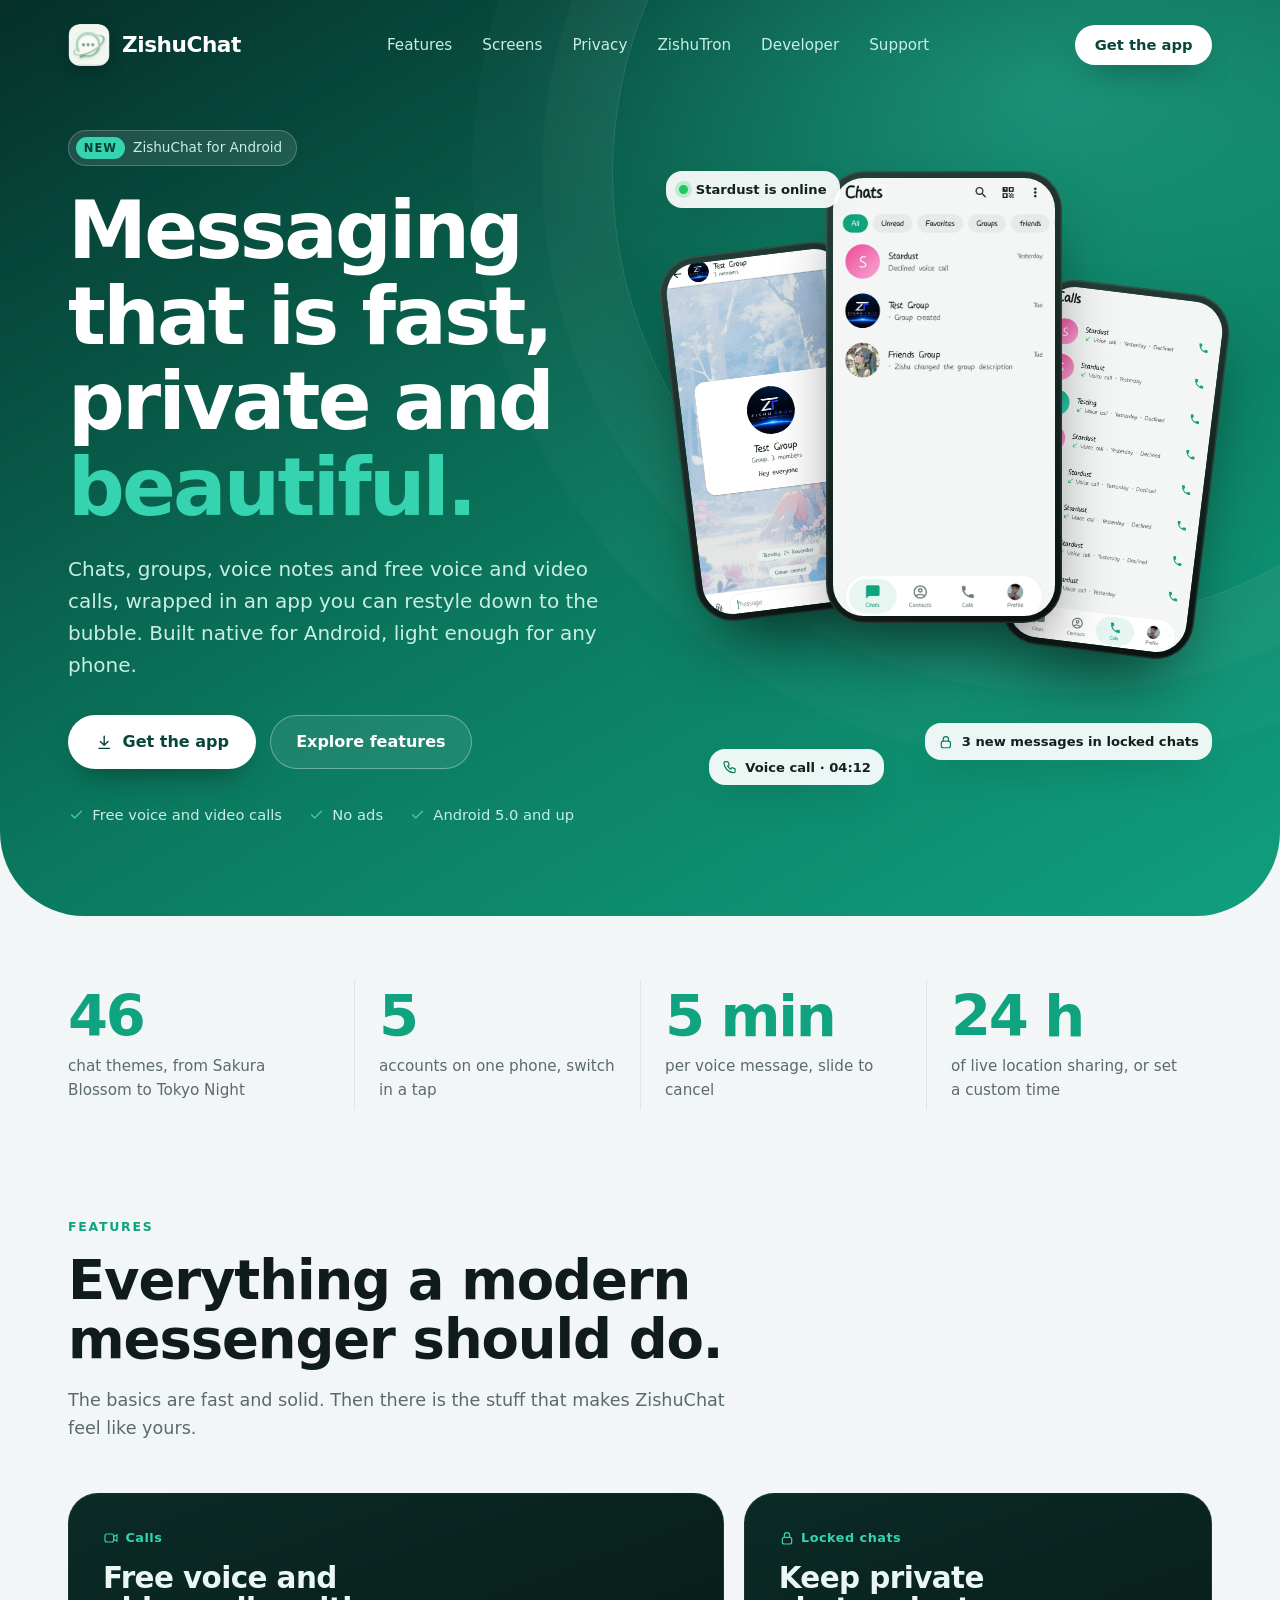
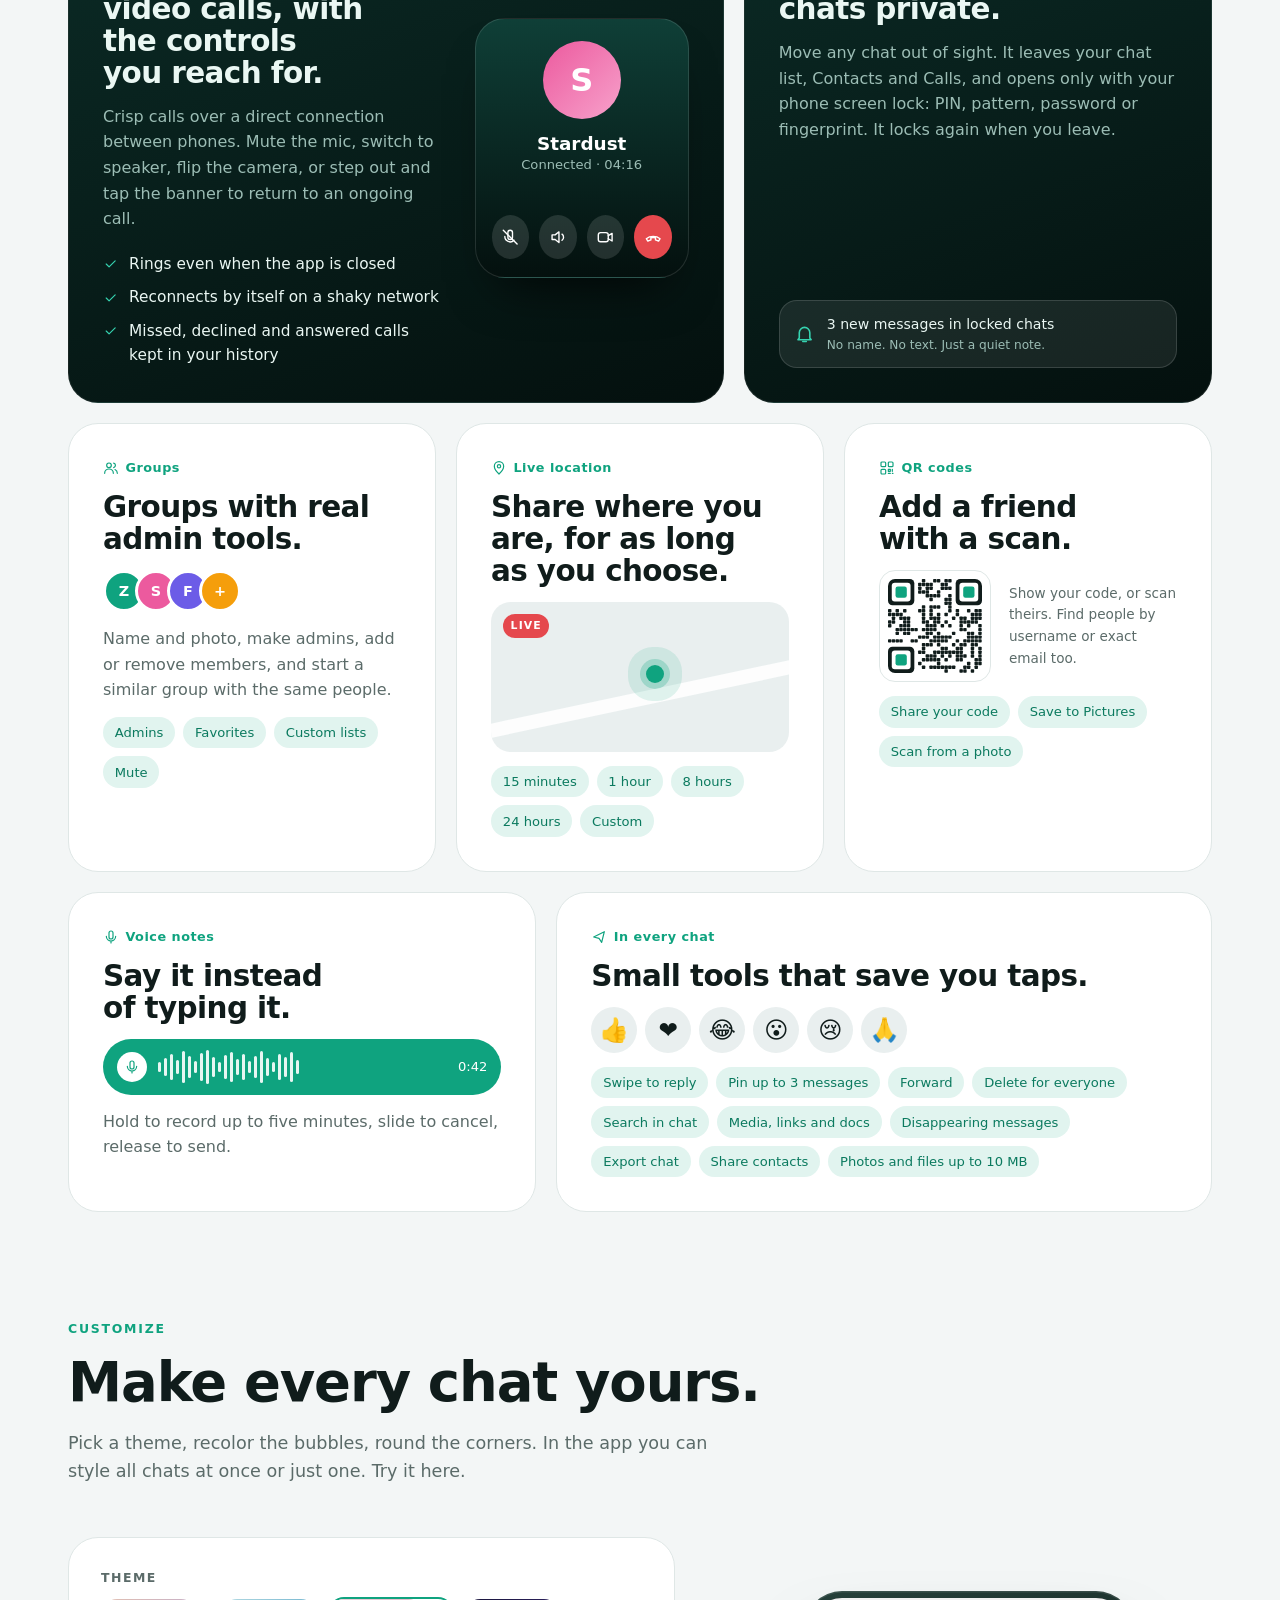
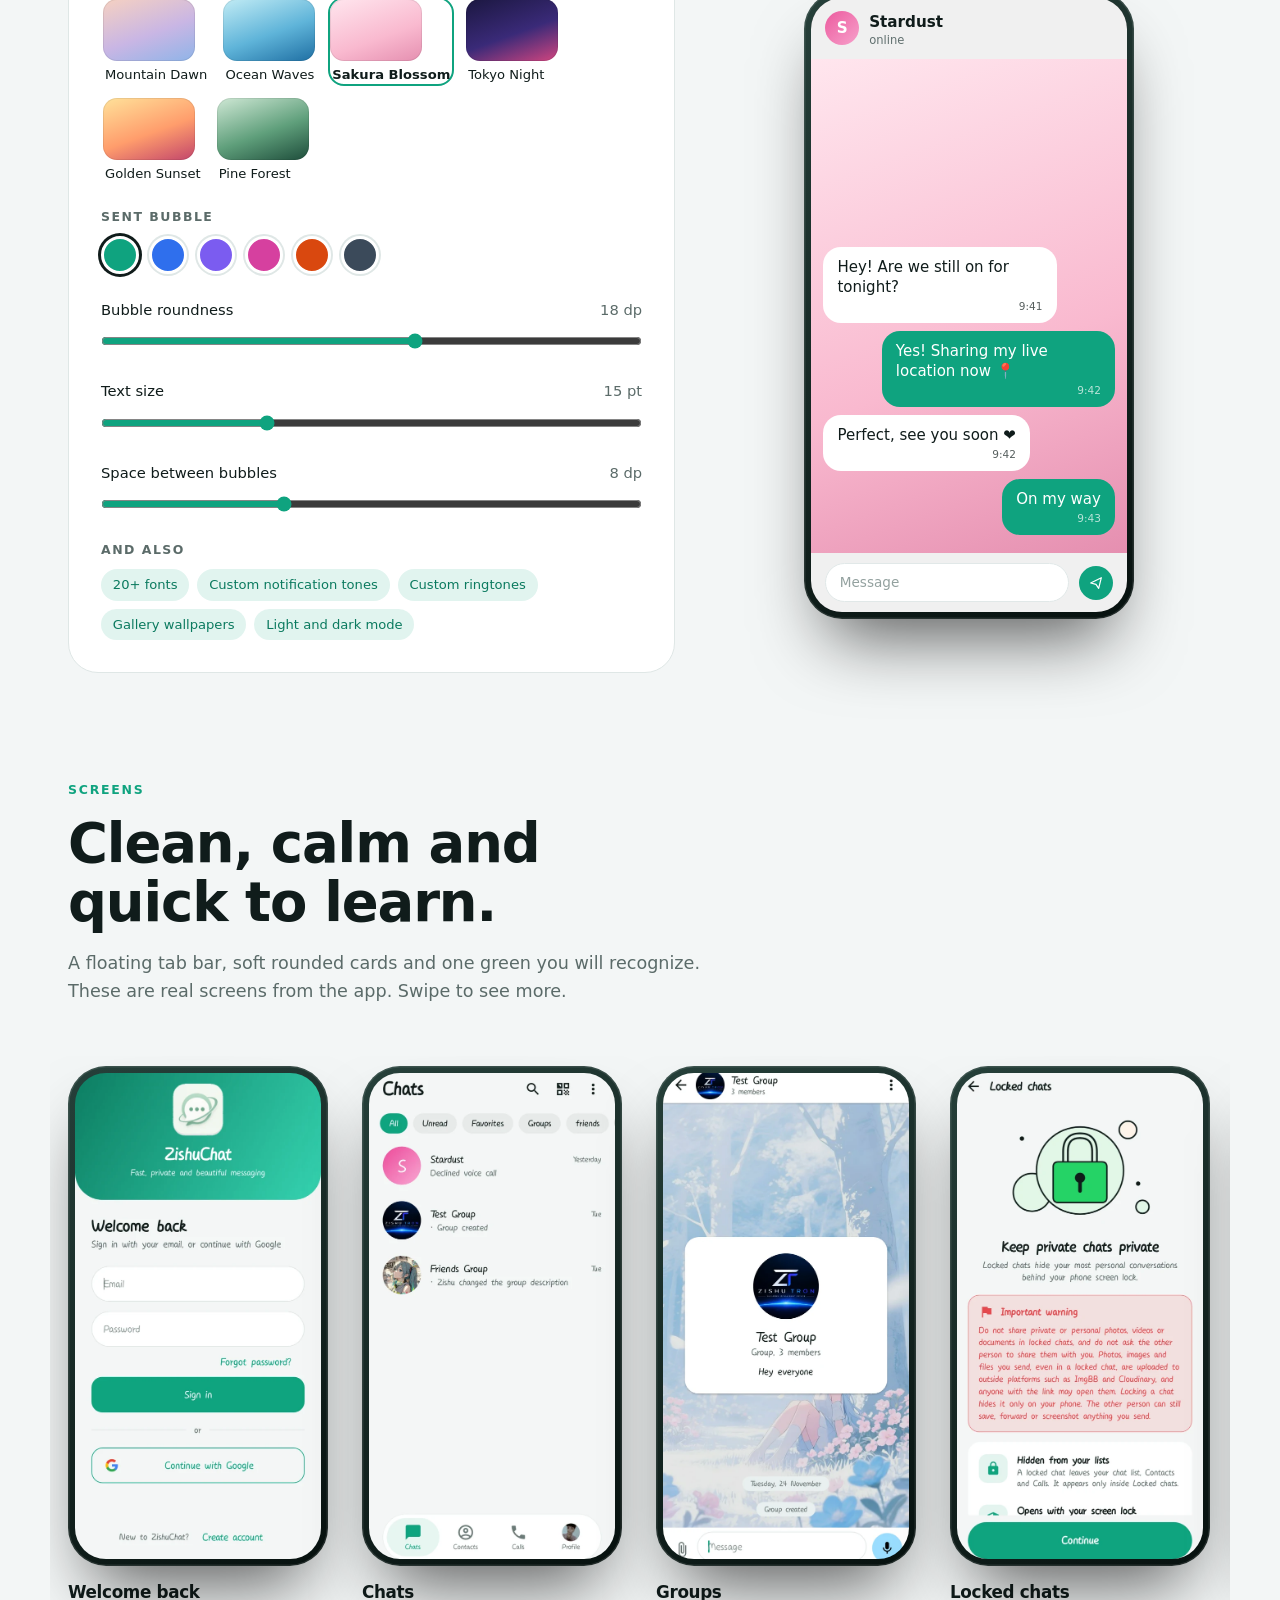
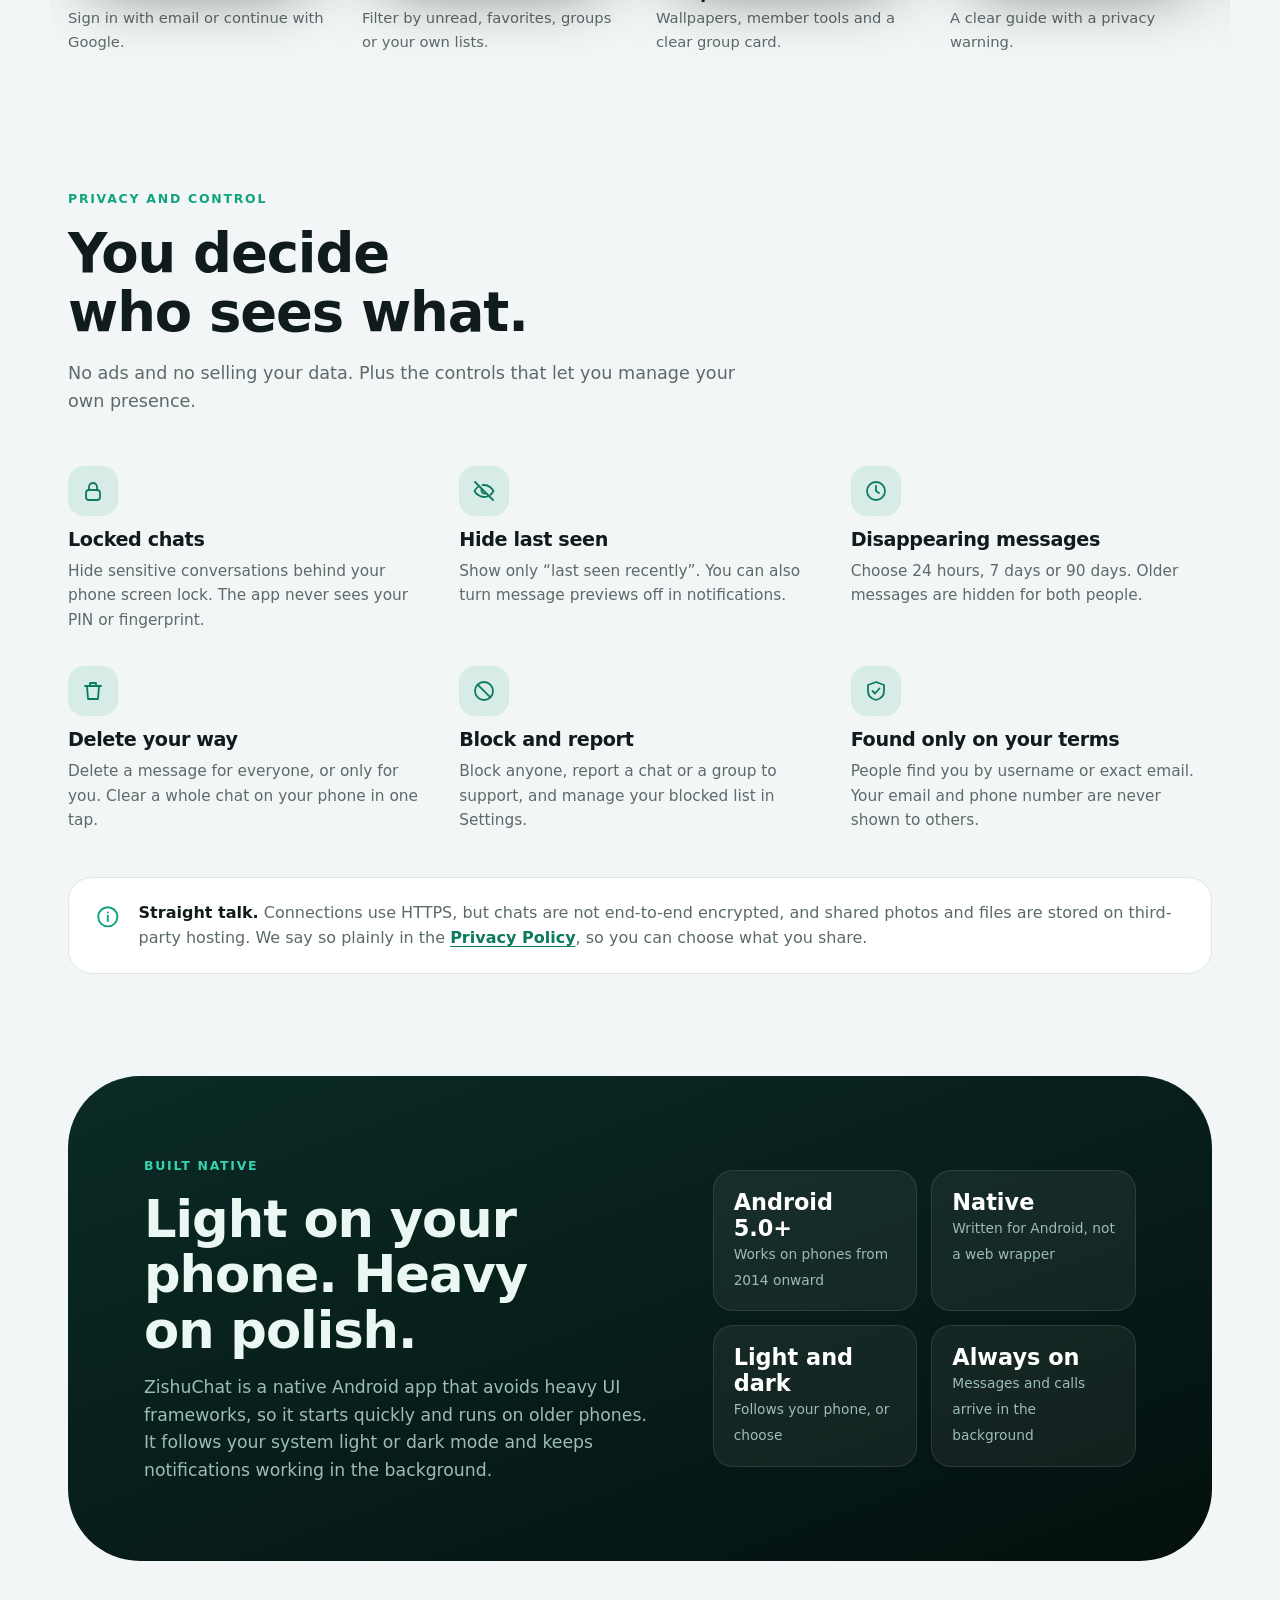
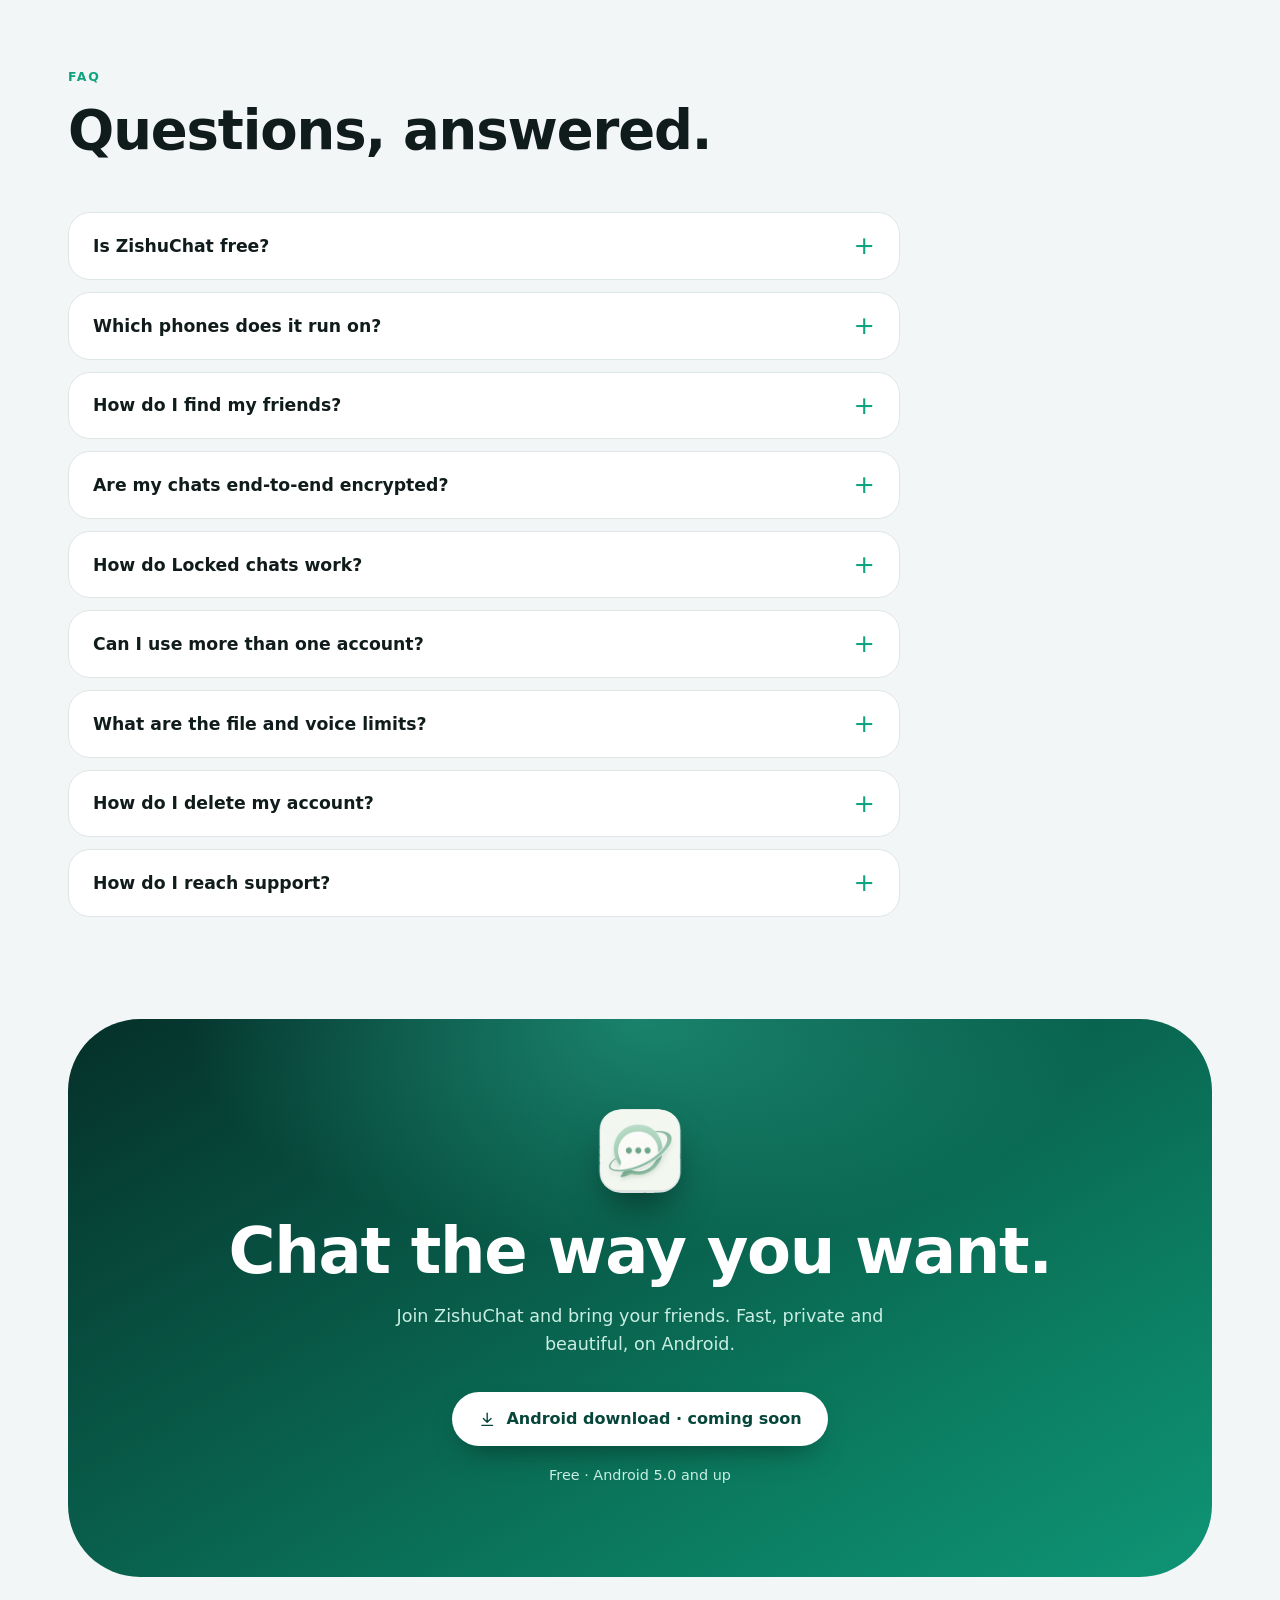
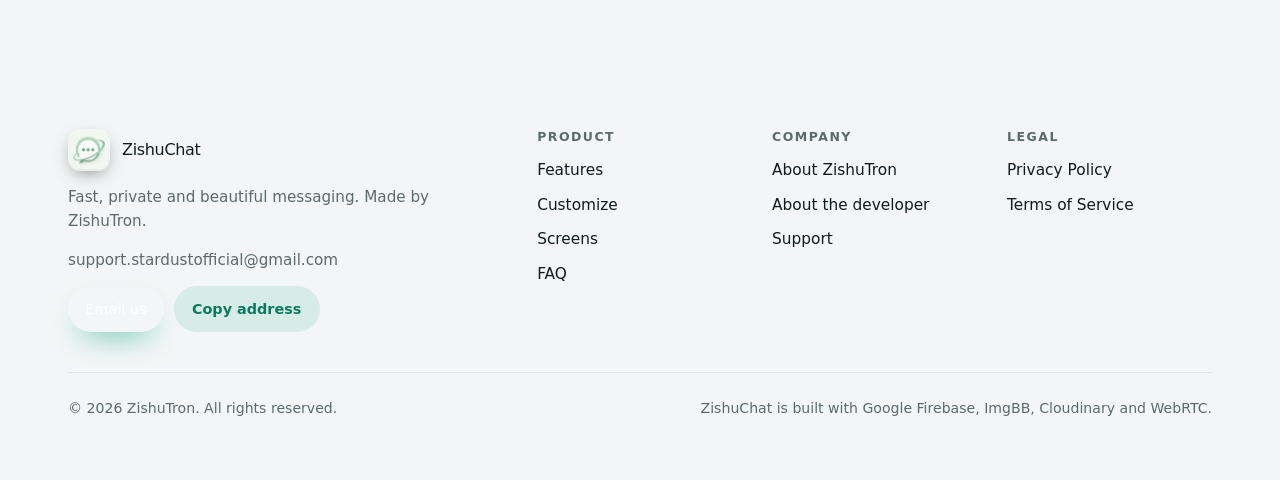
==== commit da5952d1: "Add files via upload" ====
--- a/index.html
+++ b/index.html
@@ -95,7 +95,7 @@
     <div class="num" role="listitem"><b>46</b><span>chat themes, from Sakura Blossom to Tokyo Night</span></div>
     <div class="num" role="listitem"><b>5</b><span>accounts on one phone, switch in a tap</span></div>
     <div class="num" role="listitem"><b>5 min</b><span>per voice message, slide to cancel</span></div>
-    <div class="num" role="listitem"><b>8 h</b><span>of live location sharing, stop any time</span></div>
+    <div class="num" role="listitem"><b>24 h</b><span>of live location sharing, or set a custom time</span></div>
   </div>
 </div>
 
@@ -155,7 +155,7 @@
           <span class="tag"><svg class="ico"><use href="#i-pin"/></svg>Live location</span>
           <h3>Share where you are, for as long as you choose.</h3>
           <div class="mapmock" aria-hidden="true"><span class="live">LIVE</span><span class="pin"></span></div>
-          <div class="pills"><span>15 minutes</span><span>1 hour</span><span>8 hours</span></div>
+          <div class="pills"><span>15 minutes</span><span>1 hour</span><span>8 hours</span><span>24 hours</span><span>Custom</span></div>
         </article>
         <article class="card">
           <span class="tag"><svg class="ico"><use href="#i-qr"/></svg>QR codes</span>
--- a/css/style.css
+++ b/css/style.css
@@ -27,7 +27,7 @@
 h1,h2,h3,h4{font-family:var(--display);line-height:1.08;margin:0;text-wrap:balance;letter-spacing:-.02em}
 p{margin:0}
 a{color:inherit}
-img{display:block}
+img{display:block;height:auto}
 :focus-visible{outline:3px solid var(--mint);outline-offset:3px;border-radius:8px}
 .wrap{max-width:1180px;margin-inline:auto;padding-left:max(18px,env(safe-area-inset-left,0px));padding-right:max(18px,env(safe-area-inset-right,0px))}
 .ico{width:1em;height:1em;stroke:currentColor;fill:none;stroke-width:1.8;stroke-linecap:round;stroke-linejoin:round;flex:none}
@@ -74,7 +74,7 @@
 
 .stage{position:relative;height:clamp(430px,50vw,640px)}
 .phone{position:absolute;padding:7px;border-radius:38px;background:linear-gradient(150deg,#26403a,#07110f);box-shadow:0 40px 70px -24px rgba(0,0,0,.65),inset 0 0 0 1.5px rgba(255,255,255,.1)}
-.phone img{width:100%;border-radius:31px;background:var(--surface)}
+.phone img{width:100%;height:auto;border-radius:31px;background:var(--surface)}
 .phone.p-main{width:44%;left:28%;top:2%;z-index:3;animation:bob 7s ease-in-out infinite}
 .phone.p-left{width:36%;left:0;top:14%;z-index:2;transform:rotate(-7deg);animation:bob 8s ease-in-out -2s infinite}
 .phone.p-right{width:36%;right:0;top:20%;z-index:2;transform:rotate(7deg);animation:bob 9s ease-in-out -4s infinite}
@@ -247,7 +247,7 @@
 
 /* ---------- footer ---------- */
 footer{padding-block:50px 60px}
-.foot{display:grid;grid-template-columns:minmax(0,1.3fr) repeat(2,minmax(0,.7fr));gap:30px;align-items:start}
+.foot{display:grid;grid-template-columns:minmax(0,1.5fr) repeat(3,minmax(0,.7fr));gap:30px;align-items:start}
 .foot .brand{color:var(--ink)}
 .foot p{color:var(--muted);margin-top:14px;max-width:26em;font-size:.95rem}
 .foot h4{font:700 .78rem var(--body);letter-spacing:.12em;text-transform:uppercase;color:var(--muted);margin-bottom:14px}
@@ -261,19 +261,6 @@
 :root[data-theme="dark"] .mail button{color:var(--mint)}
 .legalline{margin-top:40px;padding-top:24px;border-top:1px solid var(--line);display:flex;justify-content:space-between;gap:12px;flex-wrap:wrap;color:var(--muted);font-size:.88rem}
 
-/* ---------- legal overlay ---------- */
-.ov{position:fixed;inset:0;z-index:50;background:rgba(4,16,14,.66);display:none;align-items:flex-end;justify-content:center;padding:max(12px,env(safe-area-inset-top,0px)) 12px 0}
-.ov.open{display:flex}
-.sheet{background:var(--surface);color:var(--ink);width:min(760px,100%);max-height:92%;border-radius:28px 28px 0 0;display:flex;flex-direction:column;box-shadow:var(--shadow)}
-.sheet header{display:flex;justify-content:space-between;align-items:center;padding:20px 26px;border-bottom:1px solid var(--line)}
-.sheet header b{font:800 1.3rem var(--display)}
-.sheet header button{width:40px;height:40px;border-radius:50%;border:0;background:var(--surface-2);color:var(--ink);font-size:1.3rem;cursor:pointer}
-.sheet .body{overflow:auto;padding:6px 26px max(34px,env(safe-area-inset-bottom,0px))}
-.sheet h3{font-size:1.15rem;margin:26px 0 8px}
-.sheet h4{font:700 1rem var(--body);margin:16px 0 6px}
-.sheet p,.sheet li{color:var(--muted);font-size:.96rem;margin-bottom:10px}
-.sheet ul{padding-left:20px;margin:0 0 10px}
-
 /* ---------- responsive ---------- */
 @media (max-width:980px){
   .hero-grid{grid-template-columns:1fr}
@@ -281,7 +268,6 @@
   .duo-a,.duo-b,.cust,.band-grid{grid-template-columns:1fr}
   .priv{grid-template-columns:repeat(2,minmax(0,1fr))}
   .trio{grid-template-columns:1fr}
-  .nav-links{display:none}
   .nums{grid-template-columns:repeat(2,minmax(0,1fr));gap:26px 0}
   .num:nth-child(3){border-left:0;padding-left:0}
 }
@@ -292,6 +278,8 @@
   .foot{grid-template-columns:1fr 1fr}
   .foot > div:first-child{grid-column:1/-1}
   .chip.c1{left:0}
+  .chip.c3{display:none}
+  .chip.c2{bottom:3%;right:2%}
   .chip{font-size:.74rem}
   .qrbox{flex-direction:column;align-items:flex-start}
   .honest{flex-direction:column;gap:10px}
@@ -300,3 +288,136 @@
   *,*::before,*::after{animation:none!important;transition:none!important}
   html{scroll-behavior:auto}
 }
+
+/* ================= v2: shared nav, buttons ================= */
+.nav-end{display:flex;align-items:center;gap:10px}
+.menu-btn{display:none;width:46px;height:46px;border-radius:14px;border:1px solid rgba(255,255,255,.3);background:rgba(255,255,255,.1);cursor:pointer;padding:0;flex-direction:column;align-items:center;justify-content:center;gap:5px}
+.menu-btn span{display:block;width:20px;height:2px;border-radius:2px;background:#fff;transition:transform .2s,opacity .2s}
+.menu-btn[aria-expanded="true"] span:nth-child(1){transform:translateY(7px) rotate(45deg)}
+.menu-btn[aria-expanded="true"] span:nth-child(2){opacity:0}
+.menu-btn[aria-expanded="true"] span:nth-child(3){transform:translateY(-7px) rotate(-45deg)}
+.btn.sm{padding:.8em 1.2em;font-size:.9rem}
+.btn-soft{background:var(--brand-soft);color:var(--brand-deep)}
+.btn-outline{background:transparent;color:var(--ink);border-color:var(--line)}
+.btn-outline:hover{border-color:var(--brand);color:var(--brand-deep)}
+@media (prefers-color-scheme: dark){:root:not([data-theme="light"]) .btn-soft,:root:not([data-theme="light"]) .btn-outline:hover{color:var(--mint)}}
+:root[data-theme="dark"] .btn-soft,:root[data-theme="dark"] .btn-outline:hover{color:var(--mint)}
+.btn .ico{font-size:1.15em}
+.mailrow{display:flex;flex-wrap:wrap;gap:10px;margin-top:14px}
+.mailtxt{margin-top:12px;font-size:.92rem;overflow-wrap:anywhere}
+.foot .btn{color:#fff}
+.foot .btn.btn-soft{color:var(--brand-deep)}
+.foot .btn:hover{color:#fff}
+.foot .btn.btn-soft:hover{color:var(--brand-deep)}
+@media (prefers-color-scheme: dark){:root:not([data-theme="light"]) .foot .btn.btn-soft,:root:not([data-theme="light"]) .foot .btn.btn-soft:hover{color:var(--mint)}}
+:root[data-theme="dark"] .foot .btn.btn-soft,:root[data-theme="dark"] .foot .btn.btn-soft:hover{color:var(--mint)}
+.nav-links a[aria-current="page"]{color:#fff}
+.linkrow{display:flex;flex-wrap:wrap;gap:12px;margin-top:34px}
+.linkrow.tight{margin-top:18px}
+
+/* ================= v2: inner pages ================= */
+.hero.sub{padding-bottom:clamp(44px,6vw,84px)}
+.sub-head{position:relative;z-index:1;padding-top:clamp(30px,5vw,60px);max-width:50rem}
+.sub-head h1{font-size:clamp(2.2rem,5.2vw,4rem);font-weight:800;margin-top:20px;letter-spacing:-.03em}
+.sub-head .lead{margin-top:18px;font-size:clamp(1.02rem,1.5vw,1.2rem);color:var(--hero-muted);max-width:36em}
+.crumbs{display:flex;gap:10px;font-size:.88rem;color:var(--hero-muted);margin-bottom:22px}
+.crumbs a{text-decoration:none}
+.crumbs a:hover{color:#fff}
+section.inner{padding-block:clamp(44px,6vw,84px)}
+section.inner.alt{background:var(--surface);border-block:1px solid var(--line)}
+.glance{display:grid;grid-template-columns:repeat(4,minmax(0,1fr));gap:16px;margin-bottom:clamp(30px,4vw,54px)}
+.gcard{background:var(--surface);border:1px solid var(--line);border-radius:22px;padding:22px;display:grid;gap:8px;align-content:start}
+.gcard .ico{font-size:1.6rem;color:var(--brand)}
+.gcard h3{font-size:1.05rem;font-weight:700}
+.gcard p{color:var(--muted);font-size:.92rem}
+.doc{display:grid;grid-template-columns:minmax(0,260px) minmax(0,1fr);gap:clamp(24px,4vw,60px);align-items:start}
+.toc{position:sticky;top:20px;background:var(--surface);border:1px solid var(--line);border-radius:22px;padding:22px}
+.toc h4{font:700 .78rem var(--body);letter-spacing:.12em;text-transform:uppercase;color:var(--muted);margin-bottom:12px}
+.toc ol{list-style:none;margin:0;padding:0;display:grid;gap:4px;max-height:60vh;overflow:auto}
+.toc a{display:block;padding:7px 10px;border-radius:10px;text-decoration:none;font-size:.9rem;color:var(--muted)}
+.toc a:hover{background:var(--brand-soft);color:var(--ink)}
+.prose{background:var(--surface);border:1px solid var(--line);border-radius:30px;padding:clamp(22px,4vw,48px);min-width:0}
+.prose h3{font-size:1.5rem;margin:38px 0 12px;scroll-margin-top:20px}
+.prose h3:first-child{margin-top:0}
+.prose h4{font:700 1.05rem var(--body);margin:22px 0 8px}
+.prose p,.prose li{color:var(--muted);font-size:1.02rem;margin-bottom:12px;max-width:46em}
+.prose ul{padding-left:22px;margin:0 0 14px}
+.prose a,.callout a{color:var(--brand-deep);font-weight:500}
+@media (prefers-color-scheme: dark){:root:not([data-theme="light"]) .prose a,:root:not([data-theme="light"]) .callout a{color:var(--mint)}}
+:root[data-theme="dark"] .prose a,:root[data-theme="dark"] .callout a{color:var(--mint)}
+.callout{display:flex;gap:16px;margin-top:40px;padding:22px 24px;border-radius:22px;background:var(--brand-soft)}
+.callout .ico{font-size:1.5rem;color:var(--brand);margin-top:.15em}
+.callout p{margin:6px 0 0}
+.contact{display:grid;grid-template-columns:minmax(0,1.2fr) minmax(0,.8fr);gap:clamp(22px,4vw,56px);align-items:start;background:var(--surface);border:1px solid var(--line);border-radius:34px;padding:clamp(24px,4vw,52px)}
+.contact h2{font-size:clamp(1.7rem,3.2vw,2.4rem);font-weight:800;margin-top:12px}
+.contact p{color:var(--muted);margin-top:12px}
+.bigmail{font:700 clamp(1.05rem,2.6vw,1.5rem) var(--display)!important;color:var(--ink)!important;overflow-wrap:anywhere;margin-top:20px!important}
+.checklist{background:var(--bg);border-radius:24px;padding:24px}
+.checklist h3{font-size:1.15rem;margin-bottom:6px}
+.topics,.values{display:grid;grid-template-columns:repeat(3,minmax(0,1fr));gap:18px}
+.tcard,.vcard{background:var(--bg);border:1px solid var(--line);border-radius:26px;padding:26px;display:grid;gap:10px;align-content:start}
+section.inner:not(.alt) .tcard,section.inner:not(.alt) .vcard{background:var(--surface)}
+.tcard h3,.vcard h3{font-size:1.2rem;font-weight:700}
+.tcard p,.vcard p{color:var(--muted);font-size:.97rem}
+.ib{width:50px;height:50px;border-radius:16px;display:grid;place-items:center;background:var(--brand-soft);color:var(--brand-deep);font-size:1.5rem}
+@media (prefers-color-scheme: dark){:root:not([data-theme="light"]) .ib{color:var(--mint)}}
+:root[data-theme="dark"] .ib{color:var(--mint)}
+.split{display:grid;grid-template-columns:minmax(0,.9fr) minmax(0,1.1fr);gap:clamp(24px,5vw,80px);align-items:start}
+.split h2{font-size:clamp(1.8rem,3.6vw,2.8rem);font-weight:800;margin-top:14px}
+.rich p{color:var(--muted);font-size:1.06rem;margin-bottom:16px;max-width:40em}
+.rich .pills{margin-top:6px}
+.rich h3.mt{margin-top:28px;font-size:1.3rem}
+.pills.big span{font-size:.92rem;padding:.55em 1.1em}
+.pgrid{display:grid;grid-template-columns:repeat(4,minmax(0,1fr));gap:18px}
+.pcard{background:var(--surface);border:1px solid var(--line);border-radius:26px;padding:24px;display:flex;flex-direction:column;gap:10px}
+.pcard.feat{background:linear-gradient(160deg,var(--night),var(--night-2));color:var(--on-night);border-color:transparent}
+.pcard.feat p{color:var(--on-night-muted)}
+.pcard .cat{font-size:.74rem;font-weight:700;letter-spacing:.12em;text-transform:uppercase;color:var(--brand)}
+.pcard.feat .cat{color:var(--mint)}
+@media (prefers-color-scheme: dark){:root:not([data-theme="light"]) .pcard .cat{color:var(--mint)}}
+:root[data-theme="dark"] .pcard .cat{color:var(--mint)}
+.pcard h3{font-size:1.3rem}
+.pcard p{color:var(--muted);font-size:.93rem;flex:1}
+.pcard .avail{font-size:.8rem;font-weight:700;color:var(--brand-deep)}
+@media (prefers-color-scheme: dark){:root:not([data-theme="light"]) .pcard .avail{color:var(--mint)}}
+:root[data-theme="dark"] .pcard .avail{color:var(--mint)}
+.pcard .more{font-weight:700;font-size:.9rem;color:var(--mint);text-decoration:none}
+.news{background:var(--bg);border:1px solid var(--line);border-radius:26px;padding:28px}
+.news time{font-size:.8rem;font-weight:700;letter-spacing:.1em;text-transform:uppercase;color:var(--brand)}
+.news h3{font-size:1.5rem;margin:10px 0 8px}
+.news p{margin:0}
+.cta-band{display:flex;justify-content:space-between;align-items:center;gap:24px;flex-wrap:wrap;background:linear-gradient(150deg,var(--hero-a),var(--hero-b));color:#fff;border-radius:34px;padding:clamp(26px,4vw,48px)}
+.cta-band h2{font-size:clamp(1.6rem,3vw,2.3rem);font-weight:800}
+.cta-band p{color:var(--hero-muted);margin-top:8px}
+.cta-band .btn-outline{color:#fff;border-color:rgba(255,255,255,.4)}
+.cta-band .btn-outline:hover{color:#fff;border-color:#fff}
+.cta-band .linkrow{margin-top:0}
+.dev{display:grid;grid-template-columns:auto minmax(0,1fr);gap:clamp(24px,5vw,64px);align-items:center}
+.portrait{width:clamp(150px,22vw,230px);aspect-ratio:1;border-radius:50%;object-fit:cover;border:6px solid var(--surface);box-shadow:0 0 0 2px var(--brand),var(--shadow)}
+.dev h2{font-size:clamp(2.2rem,4vw,3.2rem);font-weight:800;margin:10px 0 16px}
+.steps{list-style:none;margin:0;padding:0;display:grid;gap:0;max-width:44rem}
+.steps li{display:grid;grid-template-columns:52px minmax(0,1fr);gap:20px;padding-bottom:30px;position:relative}
+.steps li:not(:last-child)::before{content:"";position:absolute;left:25px;top:52px;bottom:0;width:2px;background:var(--line)}
+.steps .n{width:52px;height:52px;border-radius:50%;display:grid;place-items:center;background:var(--brand);color:#fff;font:800 1.2rem var(--display)}
+.steps h3{font-size:1.25rem;margin:4px 0 6px}
+.steps p{color:var(--muted)}
+@media (max-width:980px){
+  .nav-links{display:none;position:absolute;left:0;right:0;top:calc(100% + 12px);z-index:20;flex-direction:column;gap:2px;padding:12px;border-radius:22px;background:rgba(4,30,26,.96);border:1px solid rgba(255,255,255,.14);box-shadow:0 30px 60px -20px rgba(0,0,0,.6)}
+  .nav-links.open{display:flex}
+  .nav-links a{padding:14px 16px;border-radius:14px;font-size:1.05rem;color:#fff}
+  .nav-links a:hover{background:rgba(255,255,255,.08)}
+  .nav{position:relative}
+  .menu-btn{display:flex}
+  .glance{grid-template-columns:repeat(2,minmax(0,1fr))}
+  .doc,.contact,.split{grid-template-columns:1fr}
+  .toc{position:static}
+  .toc ol{max-height:none;grid-template-columns:repeat(2,minmax(0,1fr))}
+  .topics,.values{grid-template-columns:repeat(2,minmax(0,1fr))}
+  .pgrid{grid-template-columns:repeat(2,minmax(0,1fr))}
+}
+@media (max-width:620px){
+  .glance,.topics,.values,.pgrid,.toc ol{grid-template-columns:1fr}
+  .dev{grid-template-columns:1fr;justify-items:start}
+  .nav-end .btn{display:none}
+  .mailrow .btn{flex:1 1 auto}
+}
